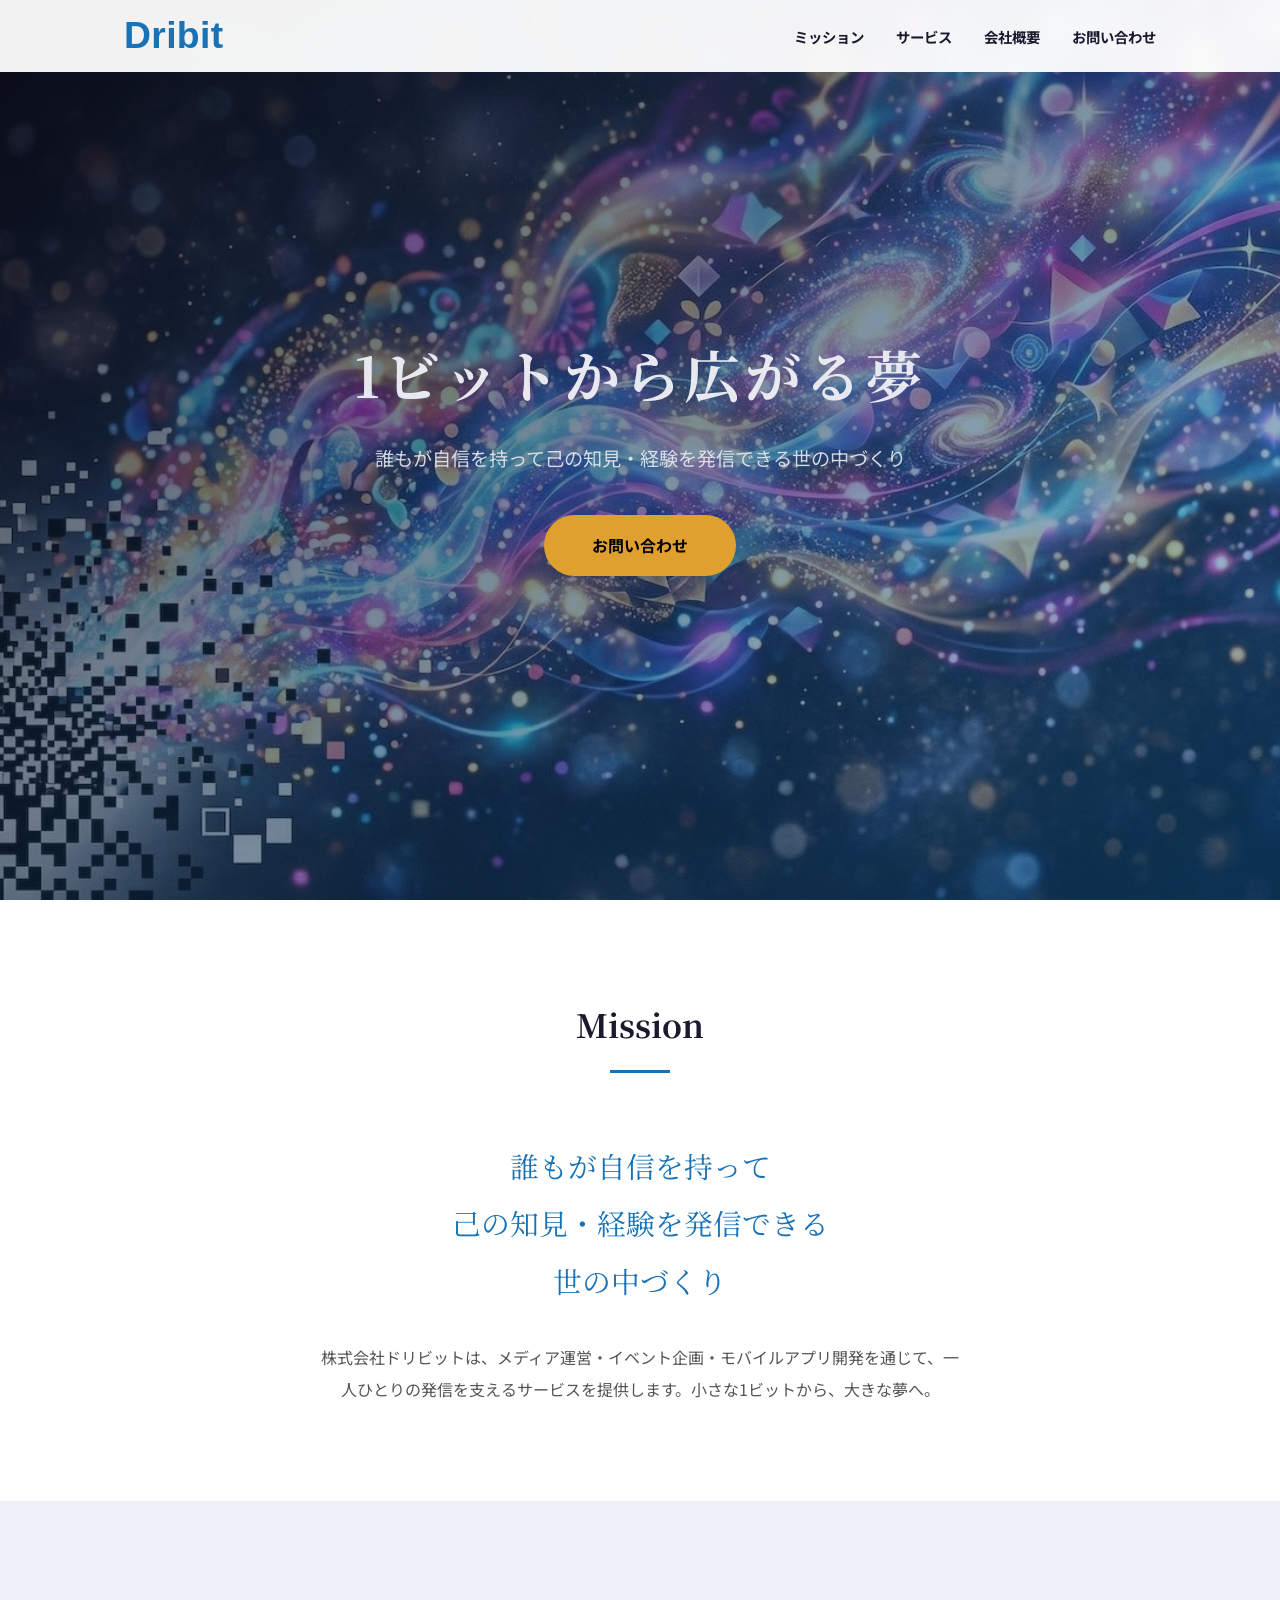
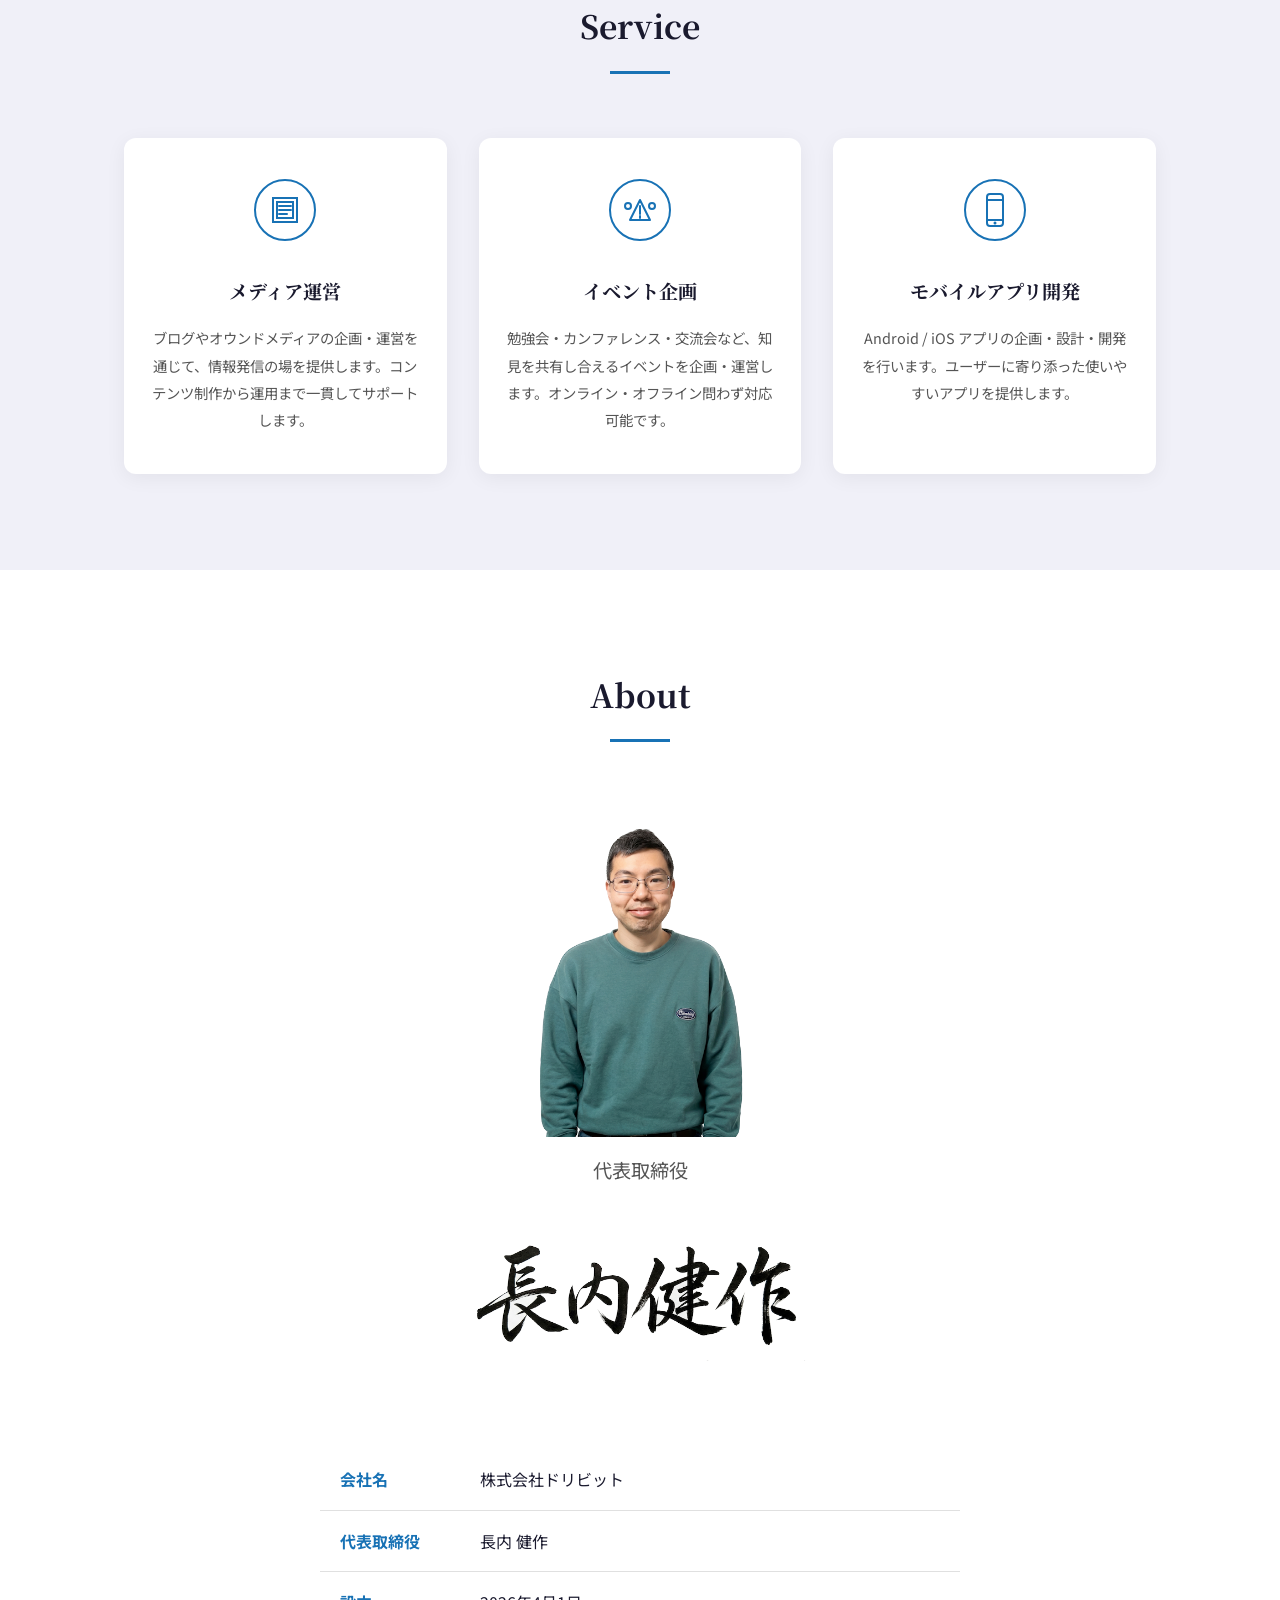
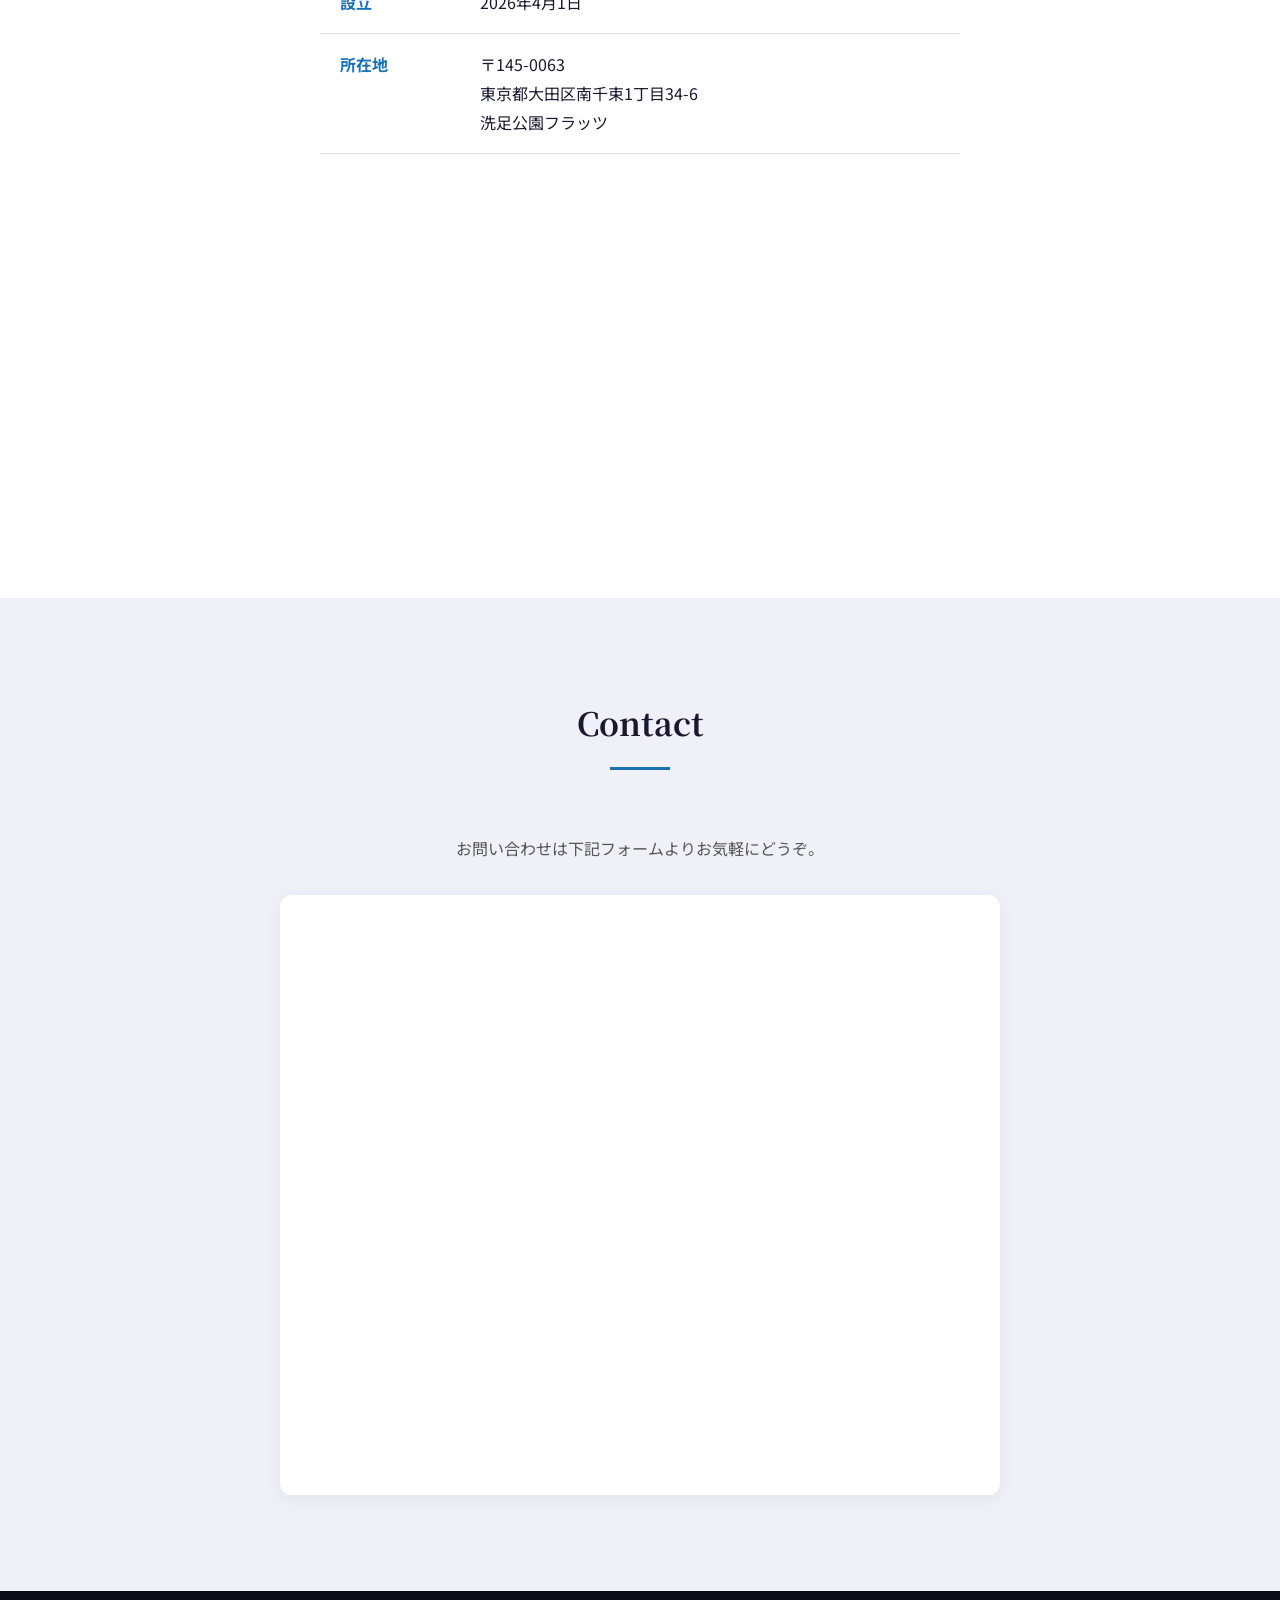
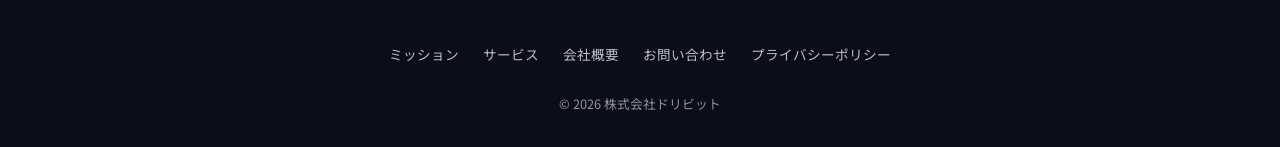
==== docs/index.html @ 18e0d2d5 "Add corporate website initial files HTML pages, CSS styles, JavaScript, and image assets for the Dri" ====
<!DOCTYPE html>
<html lang="ja">
<head>
  <meta charset="UTF-8">
  <meta name="viewport" content="width=device-width, initial-scale=1.0">
  <title>株式会社ドリビット | 1ビットから広がる夢</title>
  <meta name="description" content="株式会社ドリビットはメディア運営、イベント企画、モバイルアプリ開発を通じて、誰もが自信を持って己の知見・経験を発信できる世の中をつくります。">
  <meta property="og:title" content="株式会社ドリビット | 1ビットから広がる夢">
  <meta property="og:description" content="メディア運営、イベント企画、モバイルアプリ開発を通じて、誰もが自信を持って己の知見・経験を発信できる世の中をつくります。">
  <meta property="og:type" content="website">
  <meta property="og:url" content="https://tonionagauzzi.github.io/dribit/">
  <meta property="og:image" content="https://tonionagauzzi.github.io/dribit/images/dribit-background.jpg">
  <meta name="theme-color" content="#1872B5">
  <meta property="og:locale" content="ja_JP">
  <link rel="preconnect" href="https://fonts.googleapis.com">
  <link rel="preconnect" href="https://fonts.gstatic.com" crossorigin>
  <link href="https://fonts.googleapis.com/css2?family=Noto+Sans+JP:wght@400;700&family=Noto+Serif+JP:wght@700&display=swap" rel="stylesheet">
  <link rel="stylesheet" href="css/style.css">
  <script type="application/ld+json">
  {
    "@context": "https://schema.org",
    "@type": "Organization",
    "name": "株式会社ドリビット",
    "url": "https://tonionagauzzi.github.io/dribit/",
    "logo": "https://tonionagauzzi.github.io/dribit/images/dribit-logo.svg",
    "founder": {
      "@type": "Person",
      "name": "長内健作"
    },
    "foundingDate": "2026-04-01",
    "address": {
      "@type": "PostalAddress",
      "postalCode": "145-0063",
      "addressRegion": "東京都",
      "addressLocality": "大田区",
      "streetAddress": "南千束1丁目34-6 洗足公園フラッツ",
      "addressCountry": "JP"
    }
  }
  </script>
</head>
<body>
  <!-- Header -->
  <header class="header" id="header">
    <div class="header__inner">
      <a href="#" class="header__logo">
        <img src="images/dribit-logo.svg" alt="株式会社ドリビット" width="120" height="48">
      </a>
      <button class="header__hamburger" id="hamburger" aria-label="メニューを開く" aria-expanded="false">
        <span></span>
        <span></span>
        <span></span>
      </button>
      <nav class="header__nav" id="nav" aria-label="メインナビゲーション">
        <ul class="header__nav-list">
          <li><a href="#mission" class="header__nav-link">ミッション</a></li>
          <li><a href="#service" class="header__nav-link">サービス</a></li>
          <li><a href="#about" class="header__nav-link">会社概要</a></li>
          <li><a href="#contact" class="header__nav-link">お問い合わせ</a></li>
        </ul>
      </nav>
    </div>
  </header>

  <main>
    <!-- Hero -->
    <section class="hero" id="hero">
      <div class="hero__overlay"></div>
      <div class="hero__content">
        <h1 class="hero__title">1ビットから広がる夢</h1>
        <p class="hero__subtitle">誰もが自信を持って己の知見・経験を発信できる世の中づくり</p>
        <a href="#contact" class="hero__cta">お問い合わせ</a>
      </div>
    </section>

    <!-- Mission -->
    <section class="mission" id="mission">
      <div class="container">
        <h2 class="section-title">Mission</h2>
        <p class="mission__text">誰もが自信を持って<br>己の知見・経験を発信できる<br>世の中づくり</p>
        <p class="mission__description">株式会社ドリビットは、メディア運営・イベント企画・モバイルアプリ開発を通じて、一人ひとりの発信を支えるサービスを提供します。小さな1ビットから、大きな夢へ。</p>
      </div>
    </section>

    <!-- Service -->
    <section class="service" id="service">
      <div class="container">
        <h2 class="section-title">Service</h2>
        <div class="service__cards">
          <a href="https://dribit.hatenablog.com/" target="_blank" rel="noopener noreferrer" class="service__card">
            <div class="service__icon" aria-hidden="true">
              <svg viewBox="0 0 64 64" width="64" height="64"><circle cx="32" cy="32" r="30" fill="none" stroke="#1872B5" stroke-width="2"/><path d="M20 44V20h24v24H20zm4-20v16h16V24H24zm2 4h12m-12 4h12m-12 4h8" fill="none" stroke="#1872B5" stroke-width="2" stroke-linecap="round"/></svg>
            </div>
            <h3 class="service__card-title">メディア運営</h3>
            <p class="service__card-text">ブログやオウンドメディアの企画・運営を通じて、情報発信の場を提供します。コンテンツ制作から運用まで一貫してサポートします。</p>
          </a>
          <a href="https://mobiletechflex.connpass.com/event/" target="_blank" rel="noopener noreferrer" class="service__card">
            <div class="service__icon" aria-hidden="true">
              <svg viewBox="0 0 64 64" width="64" height="64"><circle cx="32" cy="32" r="30" fill="none" stroke="#1872B5" stroke-width="2"/><path d="M22 42l10-20 10 20H22zm10-14v8m0 2v2" fill="none" stroke="#1872B5" stroke-width="2" stroke-linecap="round" stroke-linejoin="round"/><circle cx="20" cy="28" r="3" fill="none" stroke="#1872B5" stroke-width="2"/><circle cx="44" cy="28" r="3" fill="none" stroke="#1872B5" stroke-width="2"/></svg>
            </div>
            <h3 class="service__card-title">イベント企画</h3>
            <p class="service__card-text">勉強会・カンファレンス・交流会など、知見を共有し合えるイベントを企画・運営します。オンライン・オフライン問わず対応可能です。</p>
          </a>
          <a href="https://play.google.com/store/apps/developer?id=tonionagauzzi&hl=ja" target="_blank" rel="noopener noreferrer" class="service__card">
            <div class="service__icon" aria-hidden="true">
              <svg viewBox="0 0 64 64" width="64" height="64"><circle cx="32" cy="32" r="30" fill="none" stroke="#1872B5" stroke-width="2"/><rect x="24" y="16" width="16" height="32" rx="3" fill="none" stroke="#1872B5" stroke-width="2"/><line x1="24" y1="22" x2="40" y2="22" stroke="#1872B5" stroke-width="2"/><line x1="24" y1="42" x2="40" y2="42" stroke="#1872B5" stroke-width="2"/><circle cx="32" cy="45" r="1.5" fill="#1872B5"/></svg>
            </div>
            <h3 class="service__card-title">モバイルアプリ開発</h3>
            <p class="service__card-text">Android / iOS アプリの企画・設計・開発を行います。ユーザーに寄り添った使いやすいアプリを提供します。</p>
          </a>
        </div>
      </div>
    </section>

    <!-- About -->
    <section class="about" id="about">
      <div class="container">
        <h2 class="section-title">About</h2>

        <div class="about__ceo">
          <img src="images/ceo.png" alt="代表取締役 長内健作" class="about__ceo-photo">
          <div class="about__ceo-info">
            <p class="about__ceo-role">代表取締役</p>
            <img src="images/ceo-sign.png" alt="長内 健作" class="about__ceo-sign">
          </div>
        </div>

        <table class="about__table">
          <tbody>
            <tr>
              <th>会社名</th>
              <td>株式会社ドリビット</td>
            </tr>
            <tr>
              <th>代表取締役</th>
              <td>長内 健作</td>
            </tr>
            <tr>
              <th>設立</th>
              <td>2026年4月1日</td>
            </tr>
            <tr>
              <th>所在地</th>
              <td>〒145-0063<br>東京都大田区南千束1丁目34-6<br>洗足公園フラッツ</td>
            </tr>
          </tbody>
        </table>

        <div class="about__map">
          <iframe
            src="https://www.google.com/maps/embed?pb=!1m18!1m12!1m3!1d3244.5!2d139.6930!3d35.6080!2m3!1f0!2f0!3f0!3m2!1i1024!2i768!4f13.1!3m3!1m2!1s0x6018f517cfc9cfb1%3A0x0!2z5p2x5Lqs6YO95aSn55Sw5Yy65Y2X5Y2D5p2fMeS4geebrjM0LTY!5e0!3m2!1sja!2sjp!4v1"
            width="100%"
            height="300"
            style="border:0;"
            allowfullscreen=""
            loading="lazy"
            referrerpolicy="no-referrer-when-downgrade"
            title="株式会社ドリビット 所在地">
          </iframe>
        </div>
      </div>
    </section>

    <!-- Contact -->
    <section class="contact" id="contact">
      <div class="container">
        <h2 class="section-title">Contact</h2>
        <p class="contact__description">お問い合わせは下記フォームよりお気軽にどうぞ。</p>
        <div class="contact__form-wrapper">
          <iframe
            src="https://docs.google.com/forms/d/e/1FAIpQLSdU_aLf9sjyo8rgIQrFaLadNsTIwIhDn-3zxb8_YLJNC9OWyg/viewform?embedded=true"
            width="100%"
            height="600"
            style="border:0;"
            title="お問い合わせフォーム">
            読み込んでいます…
          </iframe>
        </div>
      </div>
    </section>
  </main>

  <!-- Footer -->
  <footer class="footer">
    <div class="footer__inner">
      <nav class="footer__nav" aria-label="フッターナビゲーション">
        <ul class="footer__nav-list">
          <li><a href="#mission">ミッション</a></li>
          <li><a href="#service">サービス</a></li>
          <li><a href="#about">会社概要</a></li>
          <li><a href="#contact">お問い合わせ</a></li>
          <li><a href="privacy-policy.html">プライバシーポリシー</a></li>
        </ul>
      </nav>
      <p class="footer__copyright">&copy; 2026 株式会社ドリビット</p>
    </div>
  </footer>

  <script src="js/main.js"></script>
</body>
</html>
---- docs/css/style.css ----
/* ========================================
   Variables
   ======================================== */
:root {
  --color-primary: #1872B5;
  --color-accent: #E0A030;
  --color-text: #1A1A2E;
  --color-text-light: #E8E8F0;
  --color-bg: #FFFFFF;
  --color-bg-alt: #F0F0F8;
  --color-footer: #0D0D1A;
  --font-heading: 'Noto Serif JP', serif;
  --font-body: 'Noto Sans JP', sans-serif;
  --max-width: 1080px;
  --header-height: 72px;
}

/* ========================================
   Reset & Base
   ======================================== */
*,
*::before,
*::after {
  margin: 0;
  padding: 0;
  box-sizing: border-box;
}

html {
  scroll-behavior: smooth;
  scroll-padding-top: var(--header-height);
}

body {
  font-family: var(--font-body);
  font-weight: 400;
  color: var(--color-text);
  background-color: var(--color-bg);
  line-height: 1.8;
  -webkit-font-smoothing: antialiased;
}

img {
  max-width: 100%;
  height: auto;
  display: block;
}

a {
  color: inherit;
  text-decoration: none;
}

ul {
  list-style: none;
}

.container {
  max-width: var(--max-width);
  margin: 0 auto;
  padding: 0 24px;
}

/* ========================================
   Section Title
   ======================================== */
.section-title {
  font-family: var(--font-heading);
  font-size: 2rem;
  text-align: center;
  margin-bottom: 48px;
  position: relative;
  padding-bottom: 16px;
}

.section-title::after {
  content: '';
  display: block;
  width: 60px;
  height: 3px;
  background-color: var(--color-primary);
  margin: 16px auto 0;
}

/* ========================================
   Header
   ======================================== */
.header {
  position: fixed;
  top: 0;
  left: 0;
  width: 100%;
  height: var(--header-height);
  z-index: 1000;
  background-color: rgba(255, 255, 255, 0.95);
  backdrop-filter: blur(8px);
  transition: box-shadow 0.3s;
}

.header--scrolled {
  box-shadow: 0 2px 12px rgba(0, 0, 0, 0.1);
}

.header__inner {
  max-width: var(--max-width);
  margin: 0 auto;
  padding: 0 24px;
  height: 100%;
  display: flex;
  align-items: center;
  justify-content: space-between;
}

.header__logo img {
  height: 40px;
  width: auto;
}

.header__nav-list {
  display: flex;
  gap: 32px;
}

.header__nav-link {
  font-size: 0.9rem;
  font-weight: 700;
  transition: color 0.3s;
  position: relative;
}

.header__nav-link::after {
  content: '';
  position: absolute;
  bottom: -4px;
  left: 0;
  width: 0;
  height: 2px;
  background-color: var(--color-primary);
  transition: width 0.3s;
}

.header__nav-link:hover::after,
.header__nav-link:focus::after {
  width: 100%;
}

.header__hamburger {
  display: none;
  flex-direction: column;
  justify-content: center;
  gap: 6px;
  width: 40px;
  height: 40px;
  background: none;
  border: none;
  cursor: pointer;
  padding: 8px;
}

.header__hamburger span {
  display: block;
  width: 24px;
  height: 2px;
  background-color: var(--color-text);
  transition: transform 0.3s, opacity 0.3s;
}

.header__hamburger--open span:nth-child(1) {
  transform: translateY(8px) rotate(45deg);
}

.header__hamburger--open span:nth-child(2) {
  opacity: 0;
}

.header__hamburger--open span:nth-child(3) {
  transform: translateY(-8px) rotate(-45deg);
}

/* ========================================
   Hero
   ======================================== */
.hero {
  position: relative;
  min-height: 100vh;
  display: flex;
  align-items: center;
  justify-content: center;
  background-image: url('../images/dribit-background.jpg');
  background-size: cover;
  background-position: center;
  background-repeat: no-repeat;
}

.hero__overlay {
  position: absolute;
  inset: 0;
  background: linear-gradient(
    135deg,
    rgba(13, 13, 26, 0.7) 0%,
    rgba(24, 114, 181, 0.4) 100%
  );
}

.hero__content {
  position: relative;
  z-index: 1;
  text-align: center;
  padding: 0 24px;
}

.hero__title {
  font-family: var(--font-heading);
  font-size: clamp(2rem, 6vw, 3.5rem);
  color: var(--color-text-light);
  margin-bottom: 16px;
  letter-spacing: 0.08em;
}

.hero__subtitle {
  font-size: clamp(0.95rem, 2.5vw, 1.2rem);
  color: var(--color-text-light);
  margin-bottom: 40px;
  opacity: 0.9;
}

.hero__cta {
  display: inline-block;
  padding: 16px 48px;
  background-color: var(--color-accent);
  color: #000000;
  font-weight: 700;
  font-size: 1rem;
  border-radius: 50px;
  transition: transform 0.3s, box-shadow 0.3s;
}

.hero__cta:hover,
.hero__cta:focus {
  transform: translateY(-2px);
  box-shadow: 0 8px 24px rgba(224, 160, 48, 0.4);
}

/* ========================================
   Mission
   ======================================== */
.mission {
  padding: 96px 0;
  background-color: var(--color-bg);
}

.mission__text {
  font-family: var(--font-heading);
  font-size: clamp(1.3rem, 3vw, 1.8rem);
  text-align: center;
  line-height: 2;
  color: var(--color-primary);
  margin-bottom: 32px;
}

.mission__description {
  text-align: center;
  max-width: 640px;
  margin: 0 auto;
  color: #555;
  line-height: 2;
}

/* ========================================
   Service
   ======================================== */
.service {
  padding: 96px 0;
  background-color: var(--color-bg-alt);
}

.service__cards {
  display: grid;
  grid-template-columns: repeat(3, 1fr);
  gap: 32px;
}

.service__card {
  display: block;
  background-color: var(--color-bg);
  border-radius: 12px;
  padding: 40px 24px;
  text-align: center;
  box-shadow: 0 4px 20px rgba(0, 0, 0, 0.06);
  transition: transform 0.3s, box-shadow 0.3s;
  color: inherit;
  text-decoration: none;
}

.service__card:hover {
  transform: translateY(-4px);
  box-shadow: 0 8px 32px rgba(0, 0, 0, 0.1);
}

.service__icon {
  margin-bottom: 24px;
}

.service__icon svg {
  margin: 0 auto;
}

.service__card-title {
  font-family: var(--font-heading);
  font-size: 1.2rem;
  margin-bottom: 16px;
  color: var(--color-text);
}

.service__card-text {
  font-size: 0.9rem;
  line-height: 1.9;
  color: #555;
}

/* ========================================
   About
   ======================================== */
.about {
  padding: 96px 0;
  background-color: var(--color-bg);
}

.about__ceo {
  display: flex;
  flex-direction: column;
  align-items: center;
  margin-bottom: 48px;
}

.about__ceo-photo {
  width: 248px;
  height: auto;
  border-radius: 8px;
  margin-bottom: 16px;
}

.about__ceo-role {
  font-size: 1.2rem;
  color: #555;
  text-align: center;
}

.about__ceo-name {
  font-family: var(--font-heading);
  font-size: 1.4rem;
  text-align: center;
  margin-top: 4px;
}

.about__ceo-sign {
  width: 384px;
  height: auto;
  margin-top: 4px;
}

.about__table {
  width: 100%;
  max-width: 640px;
  margin: 0 auto 48px;
  border-collapse: collapse;
}

.about__table th,
.about__table td {
  padding: 16px 20px;
  border-bottom: 1px solid #e0e0e0;
  text-align: left;
  vertical-align: top;
}

.about__table th {
  width: 140px;
  font-weight: 700;
  color: var(--color-primary);
  white-space: nowrap;
}

.about__map {
  border-radius: 12px;
  overflow: hidden;
  max-width: 640px;
  margin: 0 auto;
}

.about__map iframe {
  display: block;
}

/* ========================================
   Contact
   ======================================== */
.contact {
  padding: 96px 0;
  background-color: var(--color-bg-alt);
}

.contact__description {
  text-align: center;
  margin-bottom: 32px;
  color: #555;
}

.contact__form-wrapper {
  max-width: 720px;
  margin: 0 auto;
  border-radius: 12px;
  overflow: hidden;
  background-color: var(--color-bg);
  box-shadow: 0 4px 20px rgba(0, 0, 0, 0.06);
}

.contact__form-wrapper iframe {
  display: block;
}

/* ========================================
   Footer
   ======================================== */
.footer {
  background-color: var(--color-footer);
  color: var(--color-text-light);
  padding: 48px 0 32px;
}

.footer__inner {
  max-width: var(--max-width);
  margin: 0 auto;
  padding: 0 24px;
  text-align: center;
}

.footer__nav-list {
  display: flex;
  justify-content: center;
  flex-wrap: wrap;
  gap: 24px;
  margin-bottom: 24px;
}

.footer__nav-list a {
  font-size: 0.85rem;
  opacity: 0.8;
  transition: opacity 0.3s;
}

.footer__nav-list a:hover,
.footer__nav-list a:focus {
  opacity: 1;
}

.footer__copyright {
  font-size: 0.8rem;
  opacity: 0.6;
}

/* ========================================
   Mobile (< 768px)
   ======================================== */
@media (max-width: 767px) {
  .header__hamburger {
    display: flex;
  }

  .header__nav {
    position: fixed;
    top: var(--header-height);
    left: 0;
    width: 100%;
    background-color: rgba(255, 255, 255, 0.98);
    backdrop-filter: blur(8px);
    transform: translateY(-100%);
    opacity: 0;
    visibility: hidden;
    transition: transform 0.3s, opacity 0.3s, visibility 0.3s;
  }

  .header__nav--open {
    transform: translateY(0);
    opacity: 1;
    visibility: visible;
  }

  .header__nav-list {
    flex-direction: column;
    gap: 0;
    padding: 16px 0;
  }

  .header__nav-link {
    display: block;
    padding: 16px 24px;
    font-size: 1rem;
  }

  .header__nav-link::after {
    display: none;
  }

  .service__cards {
    grid-template-columns: 1fr;
  }

  .about__table th {
    display: block;
    padding-bottom: 4px;
    border-bottom: none;
  }

  .about__table td {
    display: block;
    padding-top: 0;
  }
}

/* ========================================
   Privacy Policy
   ======================================== */
.privacy .section-title {
  margin-top: 120px;
}

.privacy__content {
  max-width: 720px;
  margin: 0 auto;
  padding-bottom: 96px;
}

.privacy__section {
  margin-bottom: 32px;
}

.privacy__section h2 {
  font-family: var(--font-heading);
  font-size: 1.1rem;
  margin-bottom: 12px;
  color: var(--color-text);
}

.privacy__section p {
  color: #555;
  line-height: 2;
}

.privacy__section ul {
  list-style: disc;
  padding-left: 24px;
  color: #555;
  line-height: 2;
}

.privacy__content a {
  color: var(--color-primary);
  text-decoration: underline;
}

.privacy__date {
  text-align: right;
  color: #999;
  font-size: 0.85rem;
  margin-top: 48px;
}

/* ========================================
   Focus Visible
   ======================================== */
:focus-visible {
  outline: 3px solid var(--color-primary);
  outline-offset: 2px;
}

/* ========================================
   Reduced Motion
   ======================================== */
@media (prefers-reduced-motion: reduce) {
  html {
    scroll-behavior: auto;
  }

  *,
  *::before,
  *::after {
    transition-duration: 0.01ms !important;
    animation-duration: 0.01ms !important;
  }
}
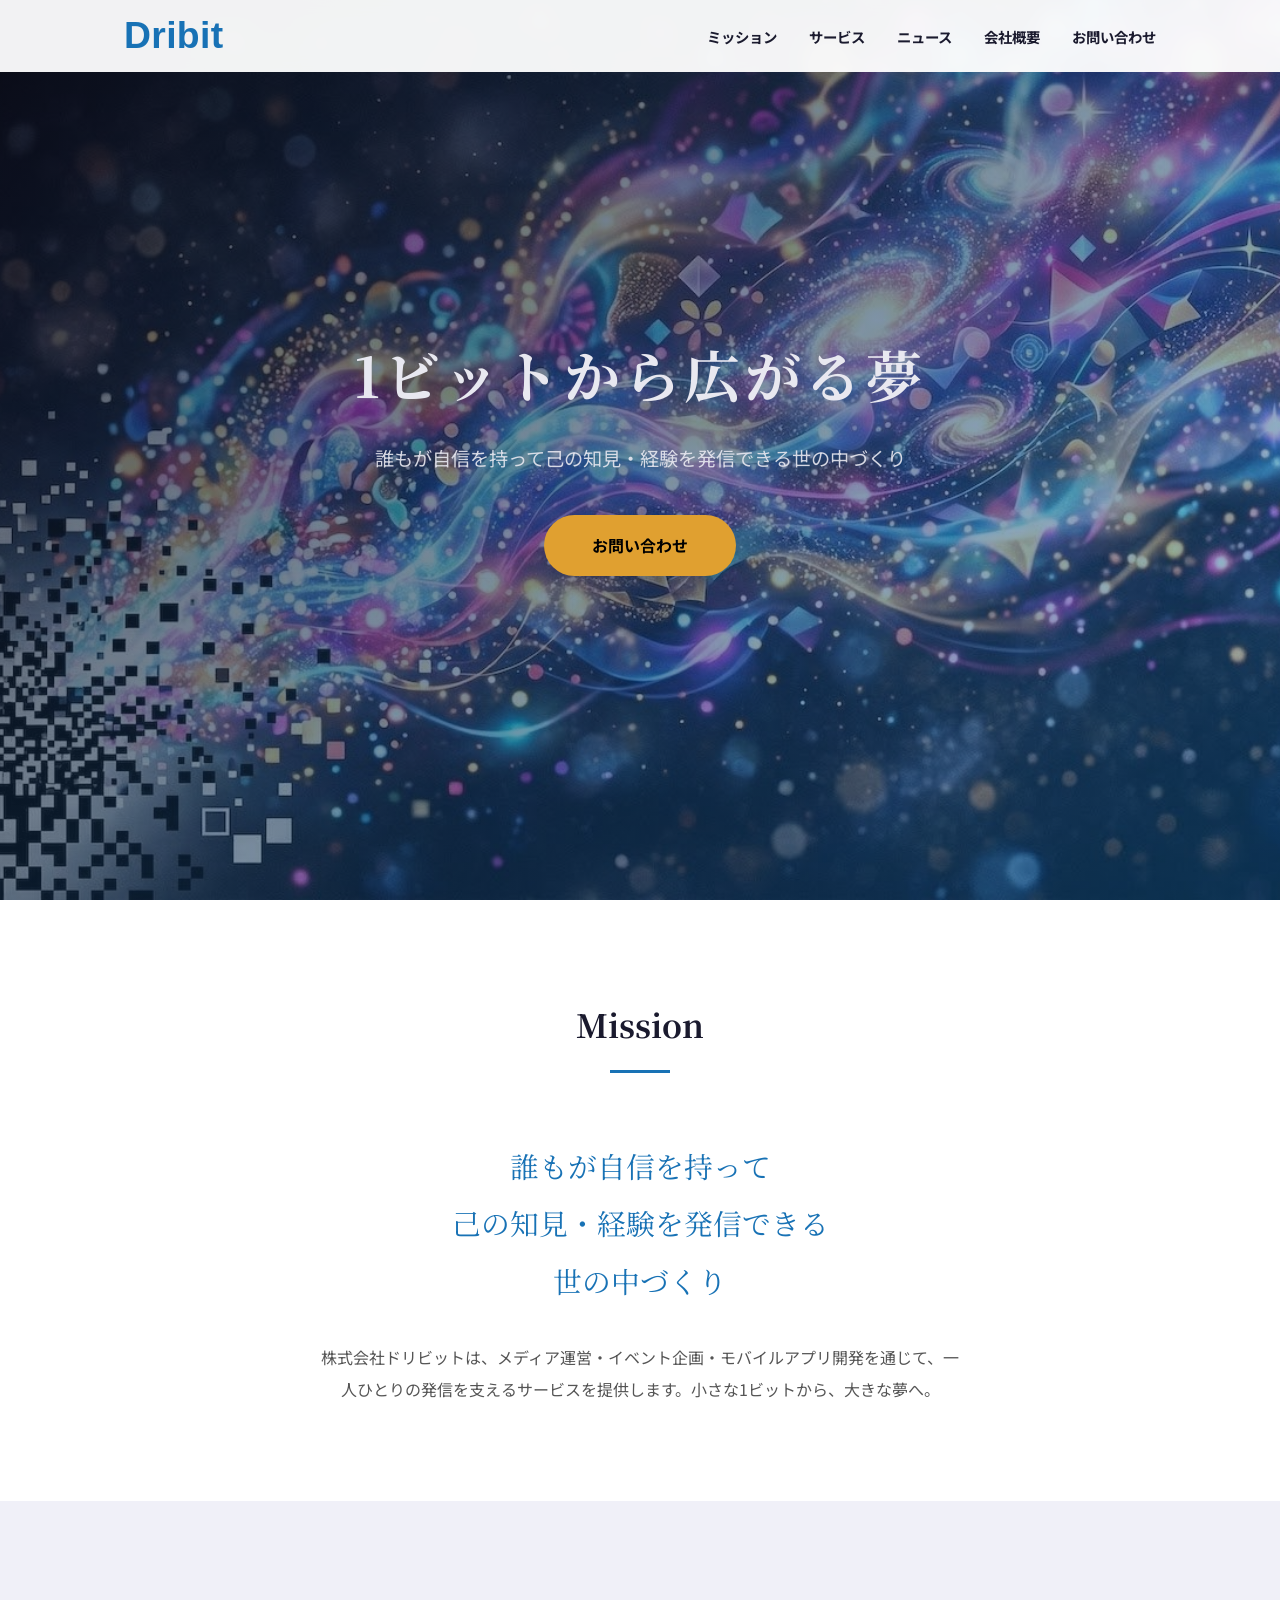
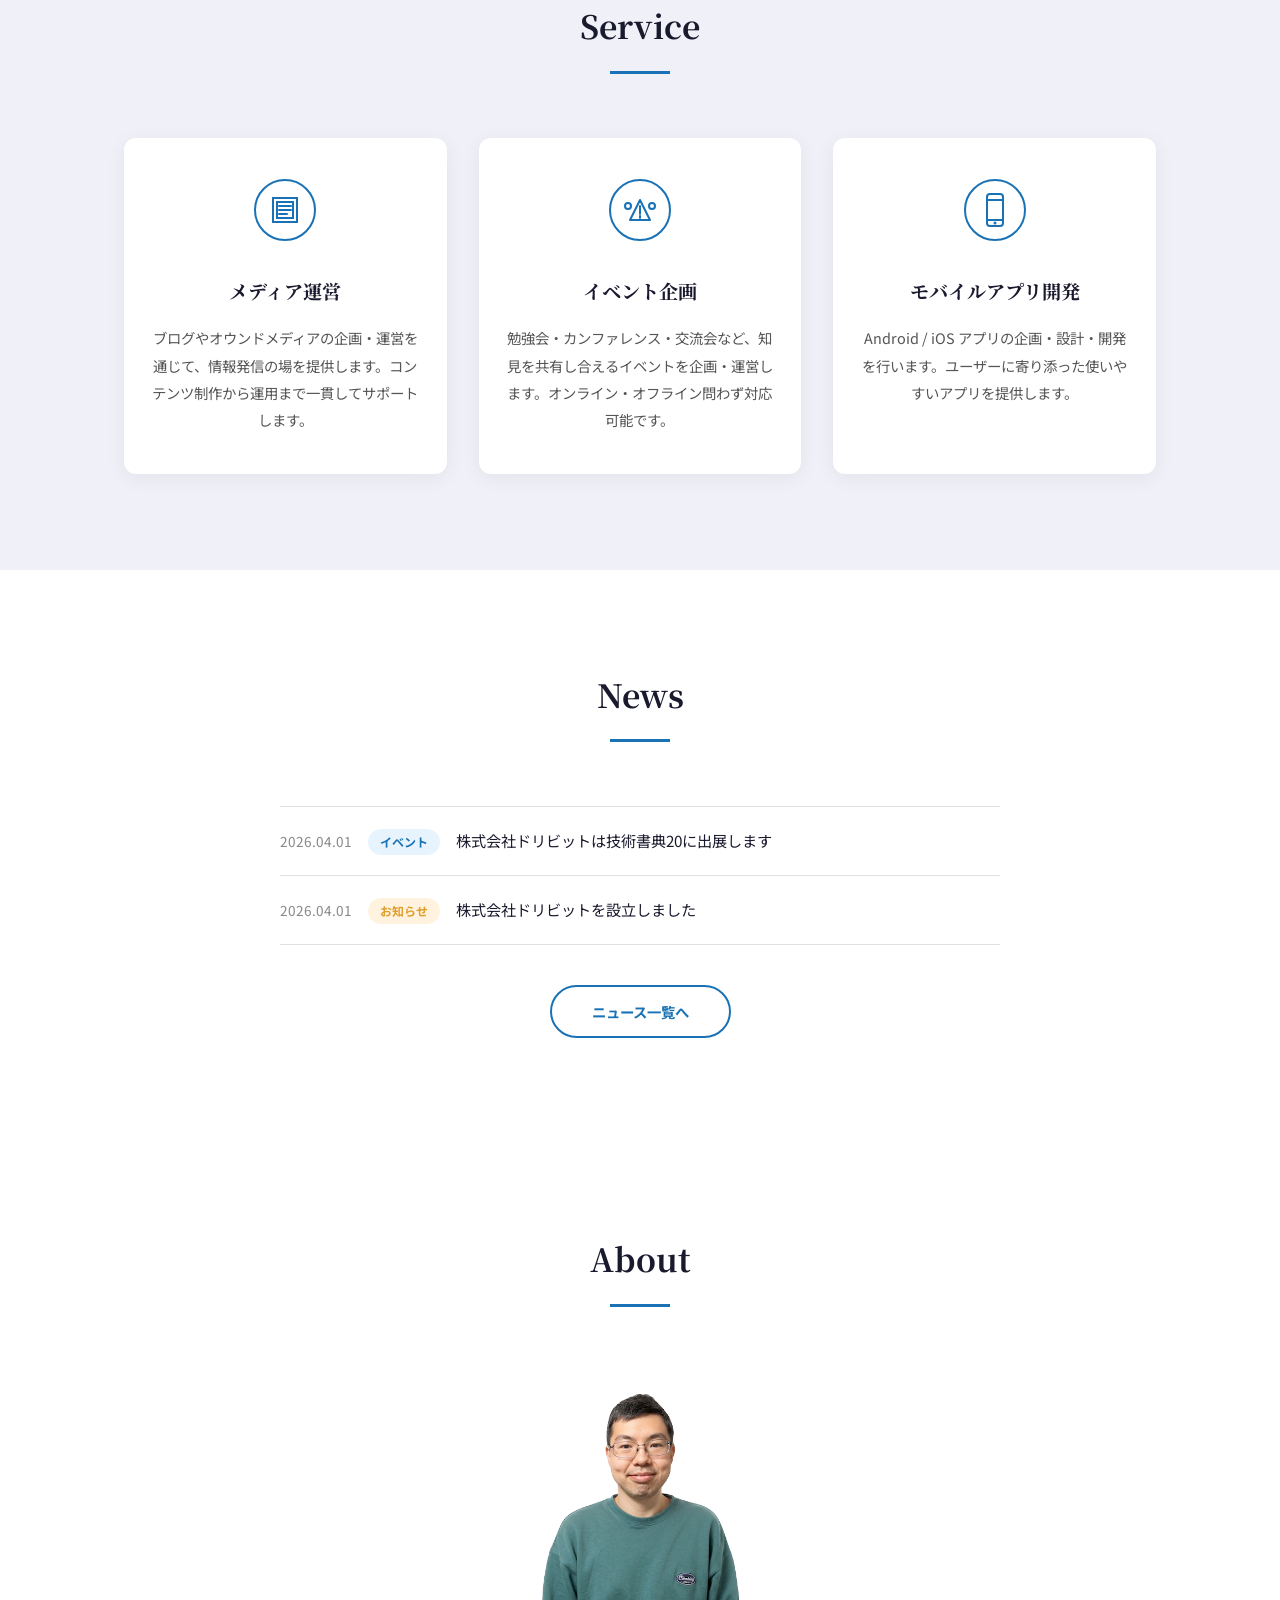
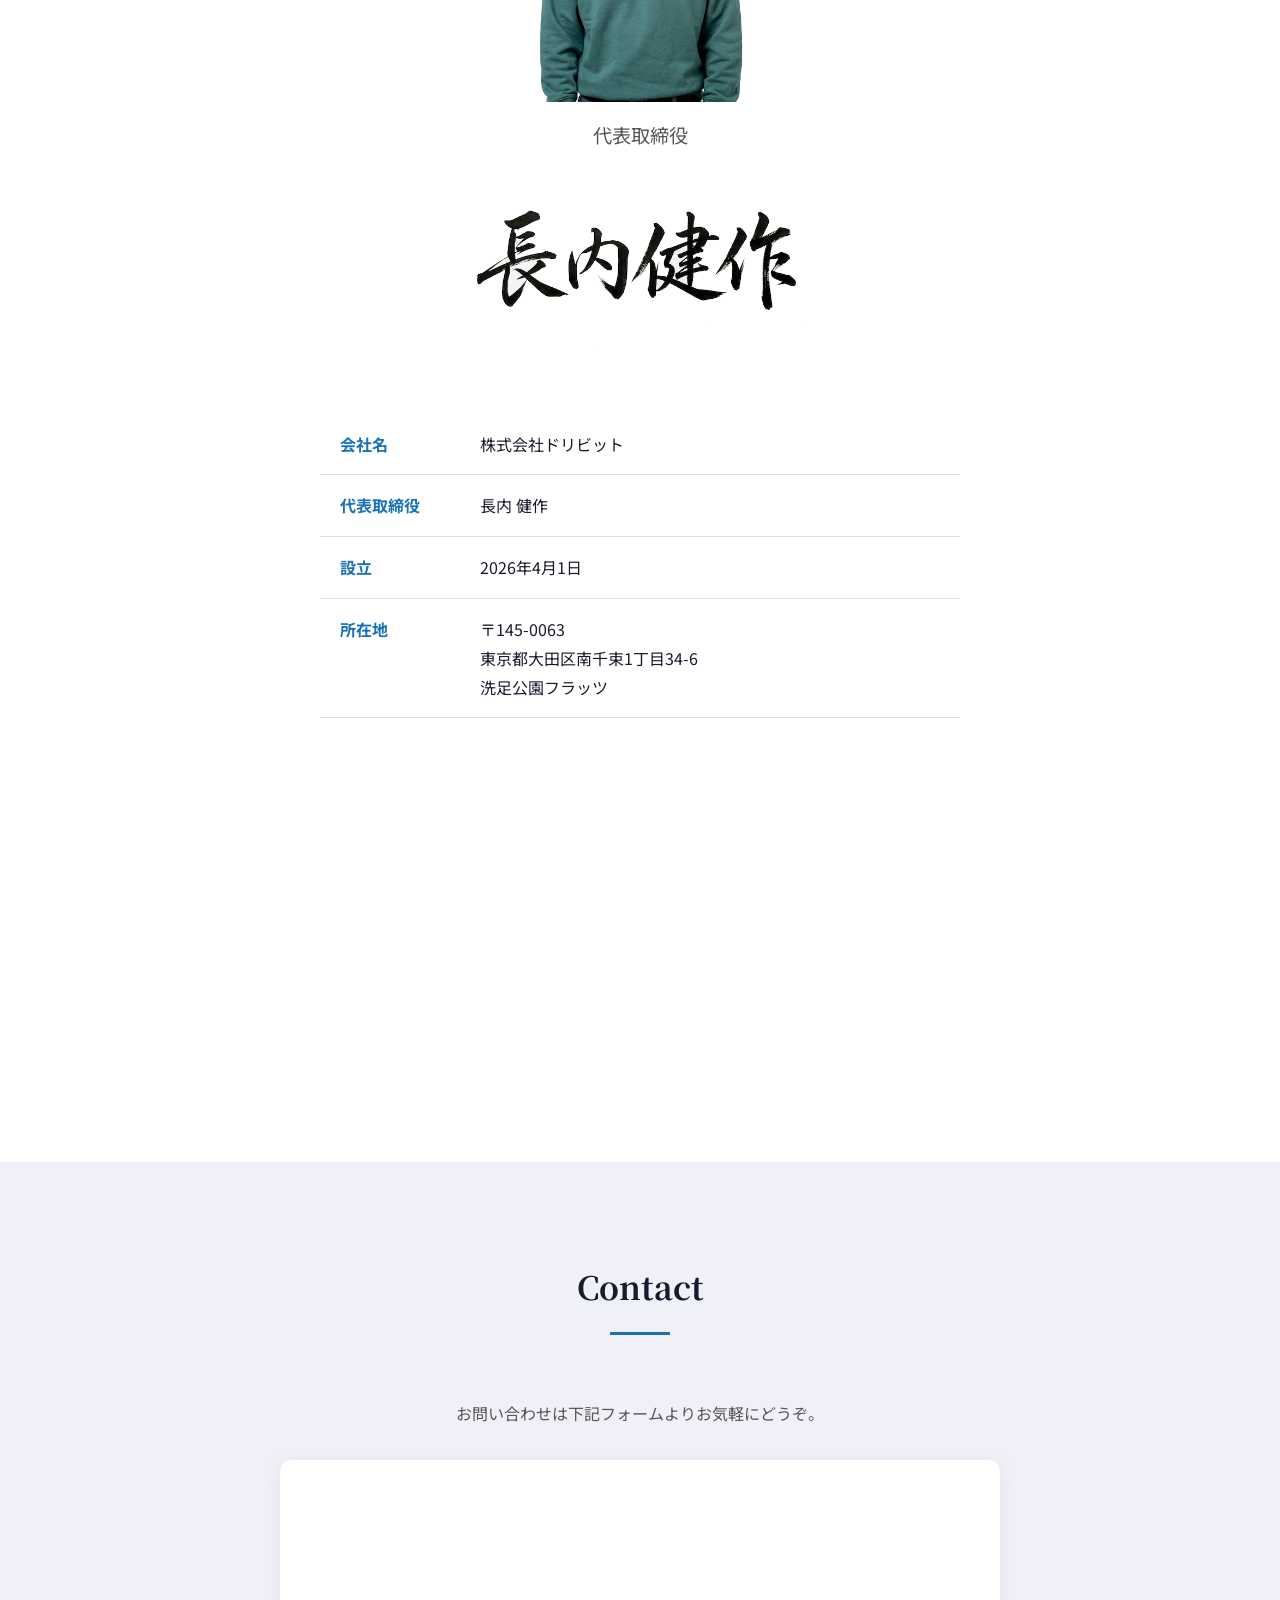
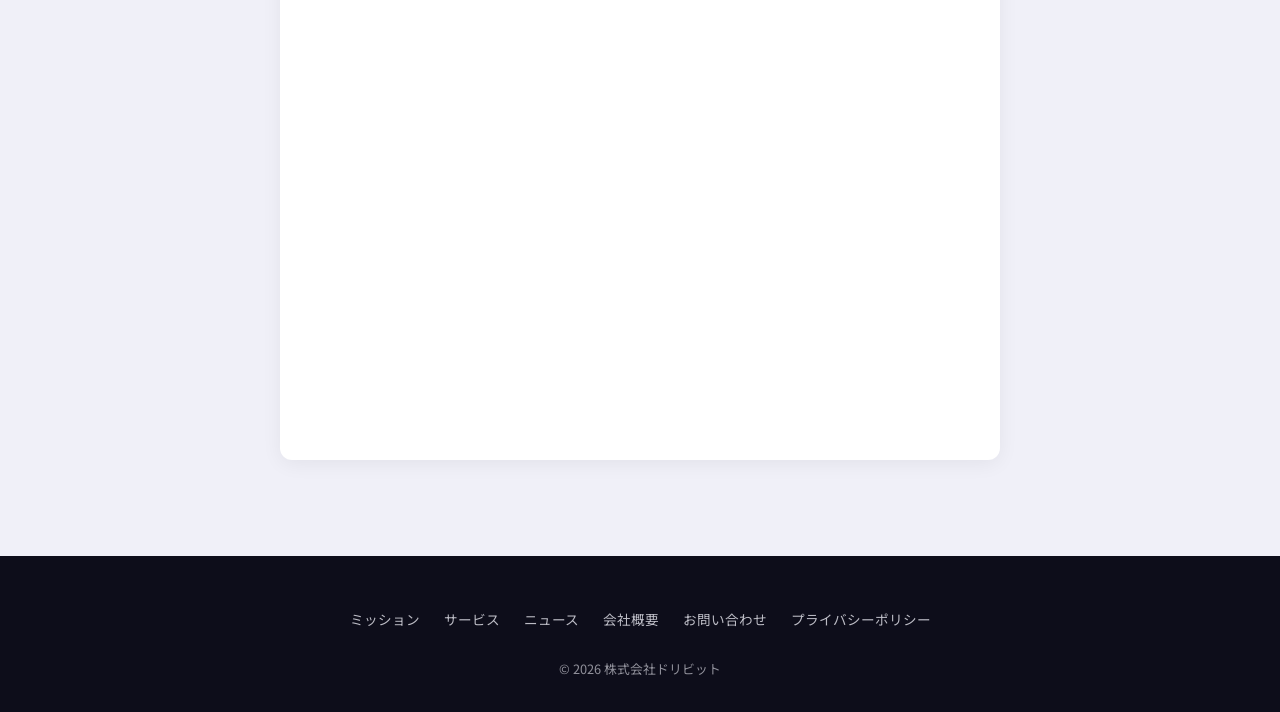
==== commit 924d751c: "Add news section, news list page, and CEO greeting page ニュース・イベントセクションをトップページに追加し、ニュース一覧ページと 設立挨拶（代表" ====
--- a/docs/index.html
+++ b/docs/index.html
@@ -55,6 +55,7 @@
         <ul class="header__nav-list">
           <li><a href="#mission" class="header__nav-link">ミッション</a></li>
           <li><a href="#service" class="header__nav-link">サービス</a></li>
+          <li><a href="#news" class="header__nav-link">ニュース</a></li>
           <li><a href="#about" class="header__nav-link">会社概要</a></li>
           <li><a href="#contact" class="header__nav-link">お問い合わせ</a></li>
         </ul>
@@ -112,6 +113,28 @@
       </div>
     </section>
 
+    <!-- News -->
+    <section class="news" id="news">
+      <div class="container">
+        <h2 class="section-title">News</h2>
+        <ul class="news__list">
+          <li class="news__item">
+            <time class="news__date" datetime="2026-04-01">2026.04.01</time>
+            <span class="news__tag news__tag--event">イベント</span>
+            <a href="https://dribit.hatenablog.com/entry/2026/03/28/233750" target="_blank" rel="noopener noreferrer" class="news__link">株式会社ドリビットは技術書典20に出展します</a>
+          </li>
+          <li class="news__item">
+            <time class="news__date" datetime="2026-04-01">2026.04.01</time>
+            <span class="news__tag news__tag--info">お知らせ</span>
+            <a href="greeting.html" class="news__link">株式会社ドリビットを設立しました</a>
+          </li>
+        </ul>
+        <div class="news__more">
+          <a href="news.html" class="news__more-link">ニュース一覧へ</a>
+        </div>
+      </div>
+    </section>
+
     <!-- About -->
     <section class="about" id="about">
       <div class="container">
@@ -187,6 +210,7 @@
         <ul class="footer__nav-list">
           <li><a href="#mission">ミッション</a></li>
           <li><a href="#service">サービス</a></li>
+          <li><a href="#news">ニュース</a></li>
           <li><a href="#about">会社概要</a></li>
           <li><a href="#contact">お問い合わせ</a></li>
           <li><a href="privacy-policy.html">プライバシーポリシー</a></li>
--- a/docs/css/style.css
+++ b/docs/css/style.css
@@ -319,6 +319,239 @@
 }
 
 /* ========================================
+   News
+   ======================================== */
+.news {
+  padding: 96px 0;
+  background-color: var(--color-bg);
+}
+
+.news__list {
+  max-width: 720px;
+  margin: 0 auto;
+}
+
+.news__item {
+  display: flex;
+  align-items: baseline;
+  gap: 16px;
+  padding: 20px 0;
+  border-bottom: 1px solid #e0e0e0;
+  flex-wrap: wrap;
+}
+
+.news__item:first-child {
+  border-top: 1px solid #e0e0e0;
+}
+
+.news__date {
+  font-size: 0.85rem;
+  color: #888;
+  white-space: nowrap;
+  flex-shrink: 0;
+}
+
+.news__tag {
+  display: inline-block;
+  font-size: 0.75rem;
+  font-weight: 700;
+  padding: 2px 12px;
+  border-radius: 50px;
+  white-space: nowrap;
+  flex-shrink: 0;
+}
+
+.news__tag--event {
+  background-color: #E8F4FD;
+  color: var(--color-primary);
+}
+
+.news__tag--info {
+  background-color: #FFF3E0;
+  color: #E0A030;
+}
+
+.news__link {
+  font-size: 0.95rem;
+  color: var(--color-text);
+  transition: color 0.3s;
+}
+
+a.news__link:hover,
+a.news__link:focus {
+  color: var(--color-primary);
+}
+
+.news__more {
+  text-align: center;
+  margin-top: 40px;
+}
+
+.news__more-link {
+  display: inline-block;
+  padding: 12px 40px;
+  border: 2px solid var(--color-primary);
+  color: var(--color-primary);
+  font-weight: 700;
+  font-size: 0.9rem;
+  border-radius: 50px;
+  transition: background-color 0.3s, color 0.3s;
+}
+
+.news__more-link:hover,
+.news__more-link:focus {
+  background-color: var(--color-primary);
+  color: #fff;
+}
+
+/* ========================================
+   News Page
+   ======================================== */
+.news-page {
+  padding-top: calc(var(--header-height) + 48px);
+  padding-bottom: 96px;
+  min-height: 60vh;
+}
+
+.news-page__title {
+  margin-top: 24px;
+}
+
+/* ========================================
+   Article Page
+   ======================================== */
+.article-page {
+  padding-top: calc(var(--header-height) + 48px);
+  padding-bottom: 96px;
+  min-height: 60vh;
+}
+
+.article-page__header {
+  max-width: 720px;
+  margin: 24px auto 48px;
+  text-align: center;
+}
+
+.article-page__date {
+  font-size: 0.85rem;
+  color: #888;
+  margin-right: 12px;
+}
+
+.article-page__title {
+  font-family: var(--font-heading);
+  font-size: clamp(1.4rem, 3vw, 2rem);
+  margin-top: 20px;
+  line-height: 1.6;
+}
+
+.article-page__body {
+  max-width: 720px;
+  margin: 0 auto;
+  line-height: 2;
+  color: #333;
+}
+
+.article-page__body p {
+  margin-bottom: 24px;
+}
+
+.article-page__greeting {
+  margin-top: 48px;
+}
+
+.article-page__greeting-heading {
+  font-family: var(--font-heading);
+  font-size: 1.3rem;
+  text-align: center;
+  margin-bottom: 32px;
+  color: var(--color-primary);
+}
+
+.article-page__greeting-content {
+  display: flex;
+  gap: 40px;
+  align-items: flex-start;
+}
+
+.article-page__greeting-photo {
+  flex-shrink: 0;
+  width: 200px;
+}
+
+.article-page__greeting-photo img {
+  width: 100%;
+  border-radius: 8px;
+}
+
+.article-page__greeting-text {
+  flex: 1;
+}
+
+.article-page__greeting-text p {
+  margin-bottom: 20px;
+}
+
+.article-page__greeting-sign {
+  margin-top: 32px;
+  text-align: right;
+}
+
+.article-page__greeting-role {
+  font-size: 0.9rem;
+  color: #555;
+  margin-bottom: 4px;
+}
+
+.article-page__greeting-sign-img {
+  width: 240px;
+  height: auto;
+  margin-left: auto;
+}
+
+.article-page__back {
+  max-width: 720px;
+  margin: 64px auto 0;
+  text-align: center;
+}
+
+.article-page__back-link {
+  display: inline-block;
+  padding: 12px 40px;
+  border: 2px solid var(--color-primary);
+  color: var(--color-primary);
+  font-weight: 700;
+  font-size: 0.9rem;
+  border-radius: 50px;
+  transition: background-color 0.3s, color 0.3s;
+}
+
+.article-page__back-link:hover,
+.article-page__back-link:focus {
+  background-color: var(--color-primary);
+  color: #fff;
+}
+
+@media (max-width: 767px) {
+  .article-page__greeting-content {
+    flex-direction: column;
+    align-items: center;
+  }
+
+  .article-page__greeting-photo {
+    width: 160px;
+  }
+
+  .article-page__greeting-sign {
+    text-align: center;
+  }
+
+  .article-page__greeting-sign-img {
+    margin: 0 auto;
+  }
+}
+
+/* ========================================
    About
    ======================================== */
 .about {
@@ -502,6 +735,19 @@
     display: none;
   }
 
+  .news__item {
+    flex-direction: column;
+    gap: 8px;
+  }
+
+  .news__item > :first-child {
+    display: inline;
+  }
+
+  .news__tag {
+    align-self: flex-start;
+  }
+
   .service__cards {
     grid-template-columns: 1fr;
   }
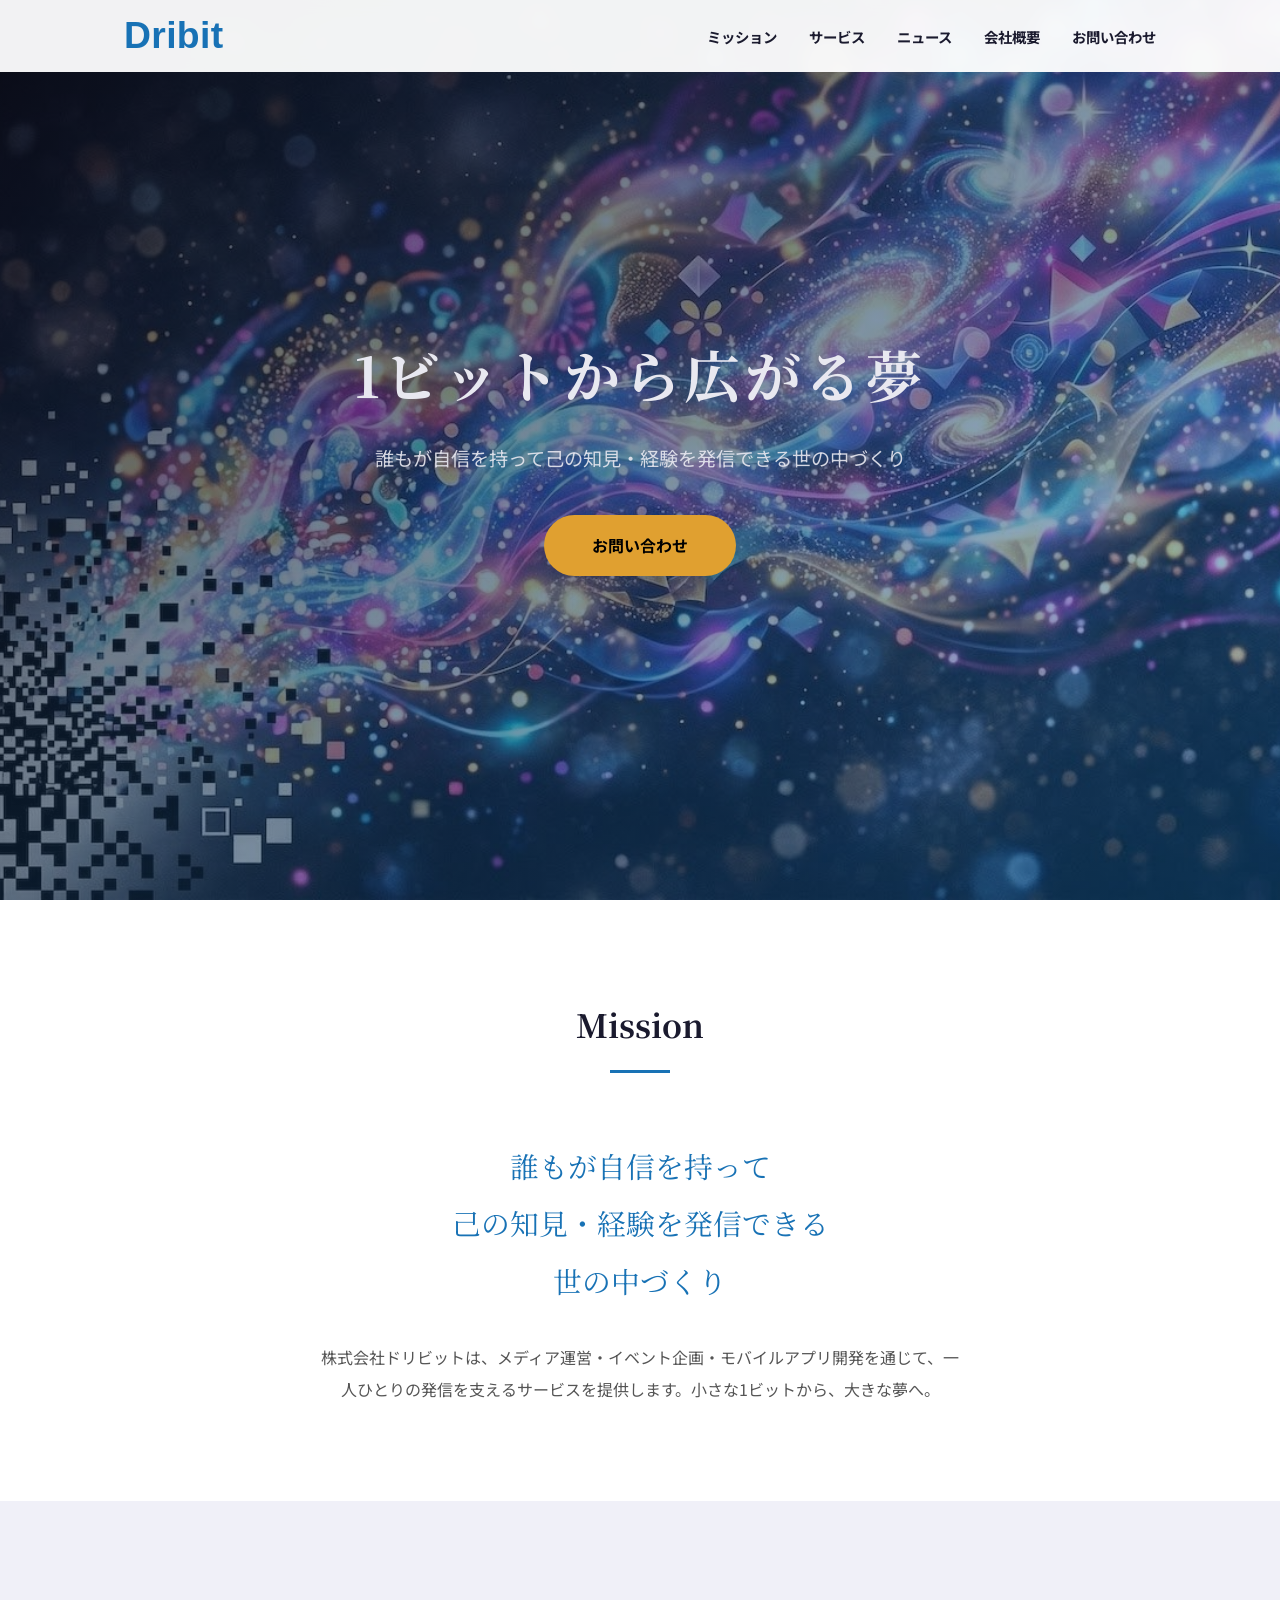
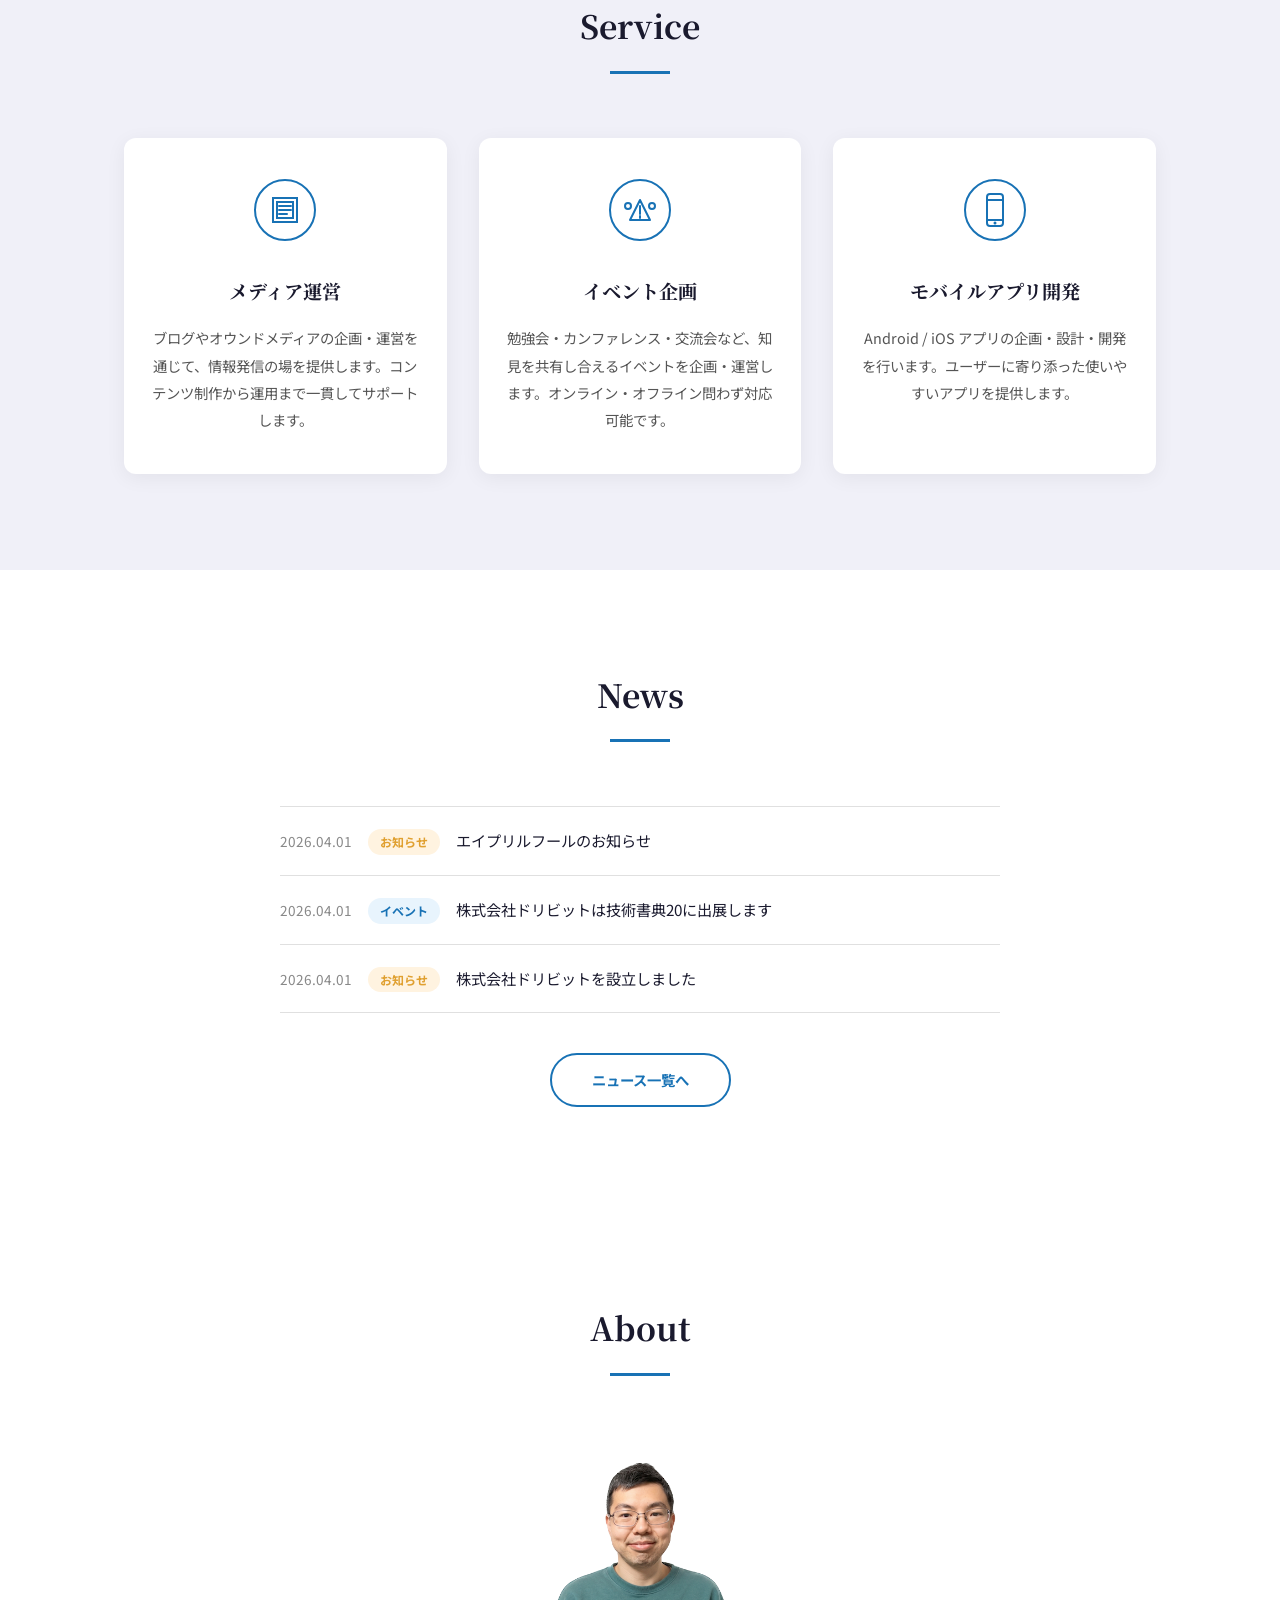
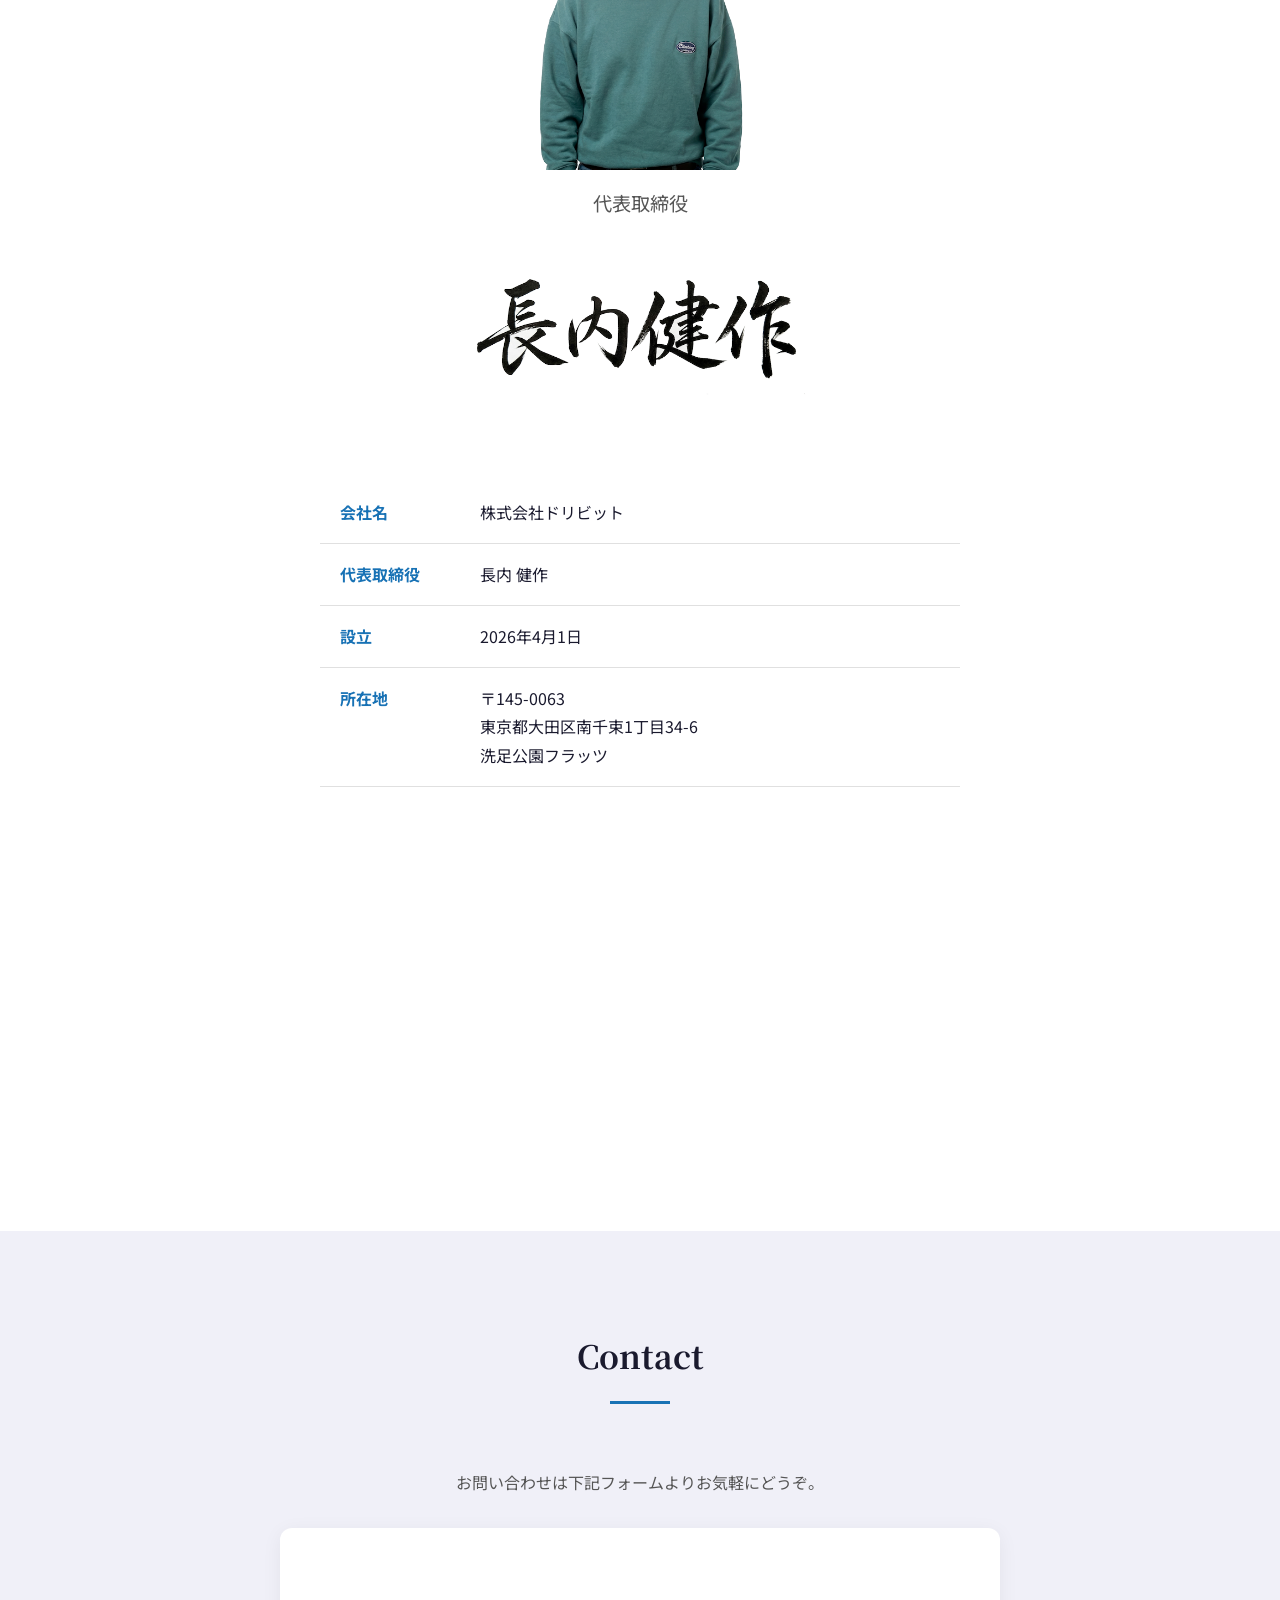
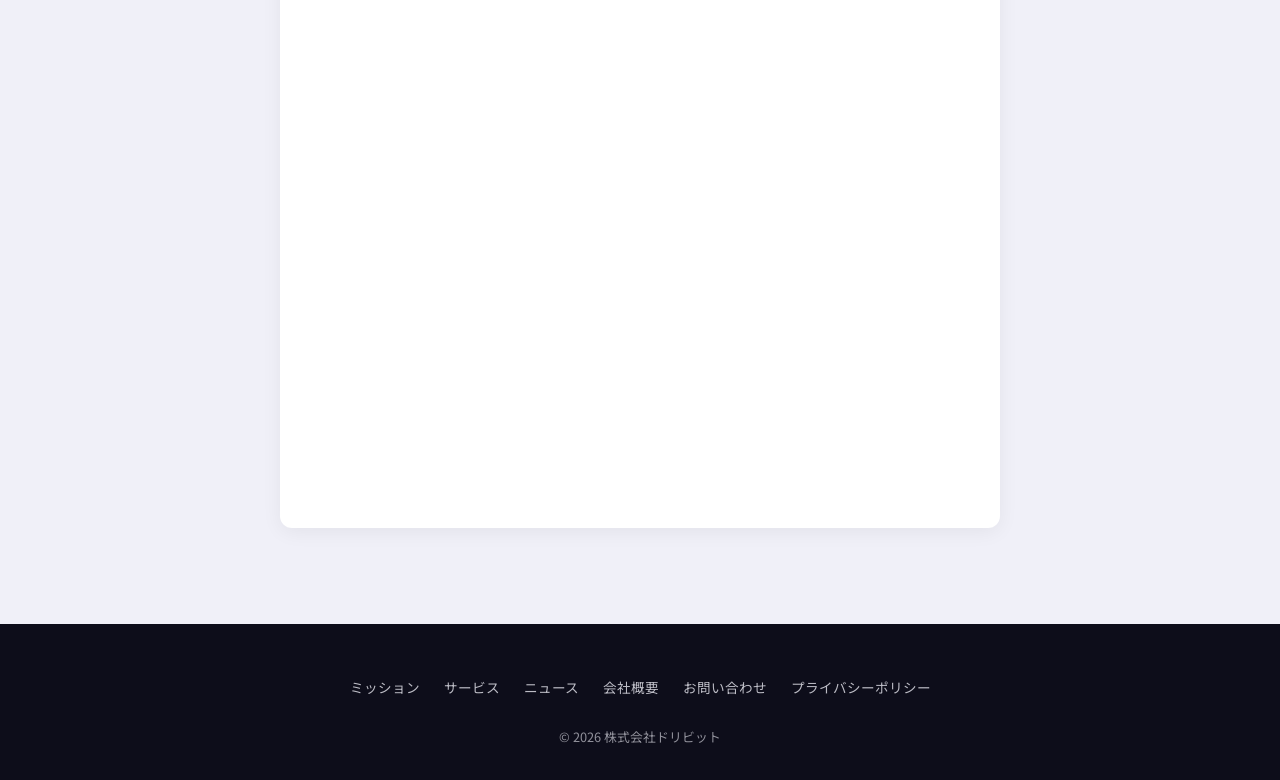
==== commit 179b36fe: "Add April Fools announcement page and news entry Co-Authored-By: Claude Opus 4.6 (1M context) <norep" ====
--- a/docs/index.html
+++ b/docs/index.html
@@ -120,6 +120,11 @@
         <ul class="news__list">
           <li class="news__item">
             <time class="news__date" datetime="2026-04-01">2026.04.01</time>
+            <span class="news__tag news__tag--info">お知らせ</span>
+            <a href="april-fools.html" class="news__link">エイプリルフールのお知らせ</a>
+          </li>
+          <li class="news__item">
+            <time class="news__date" datetime="2026-04-01">2026.04.01</time>
             <span class="news__tag news__tag--event">イベント</span>
             <a href="https://dribit.hatenablog.com/entry/2026/03/28/233750" target="_blank" rel="noopener noreferrer" class="news__link">株式会社ドリビットは技術書典20に出展します</a>
           </li>
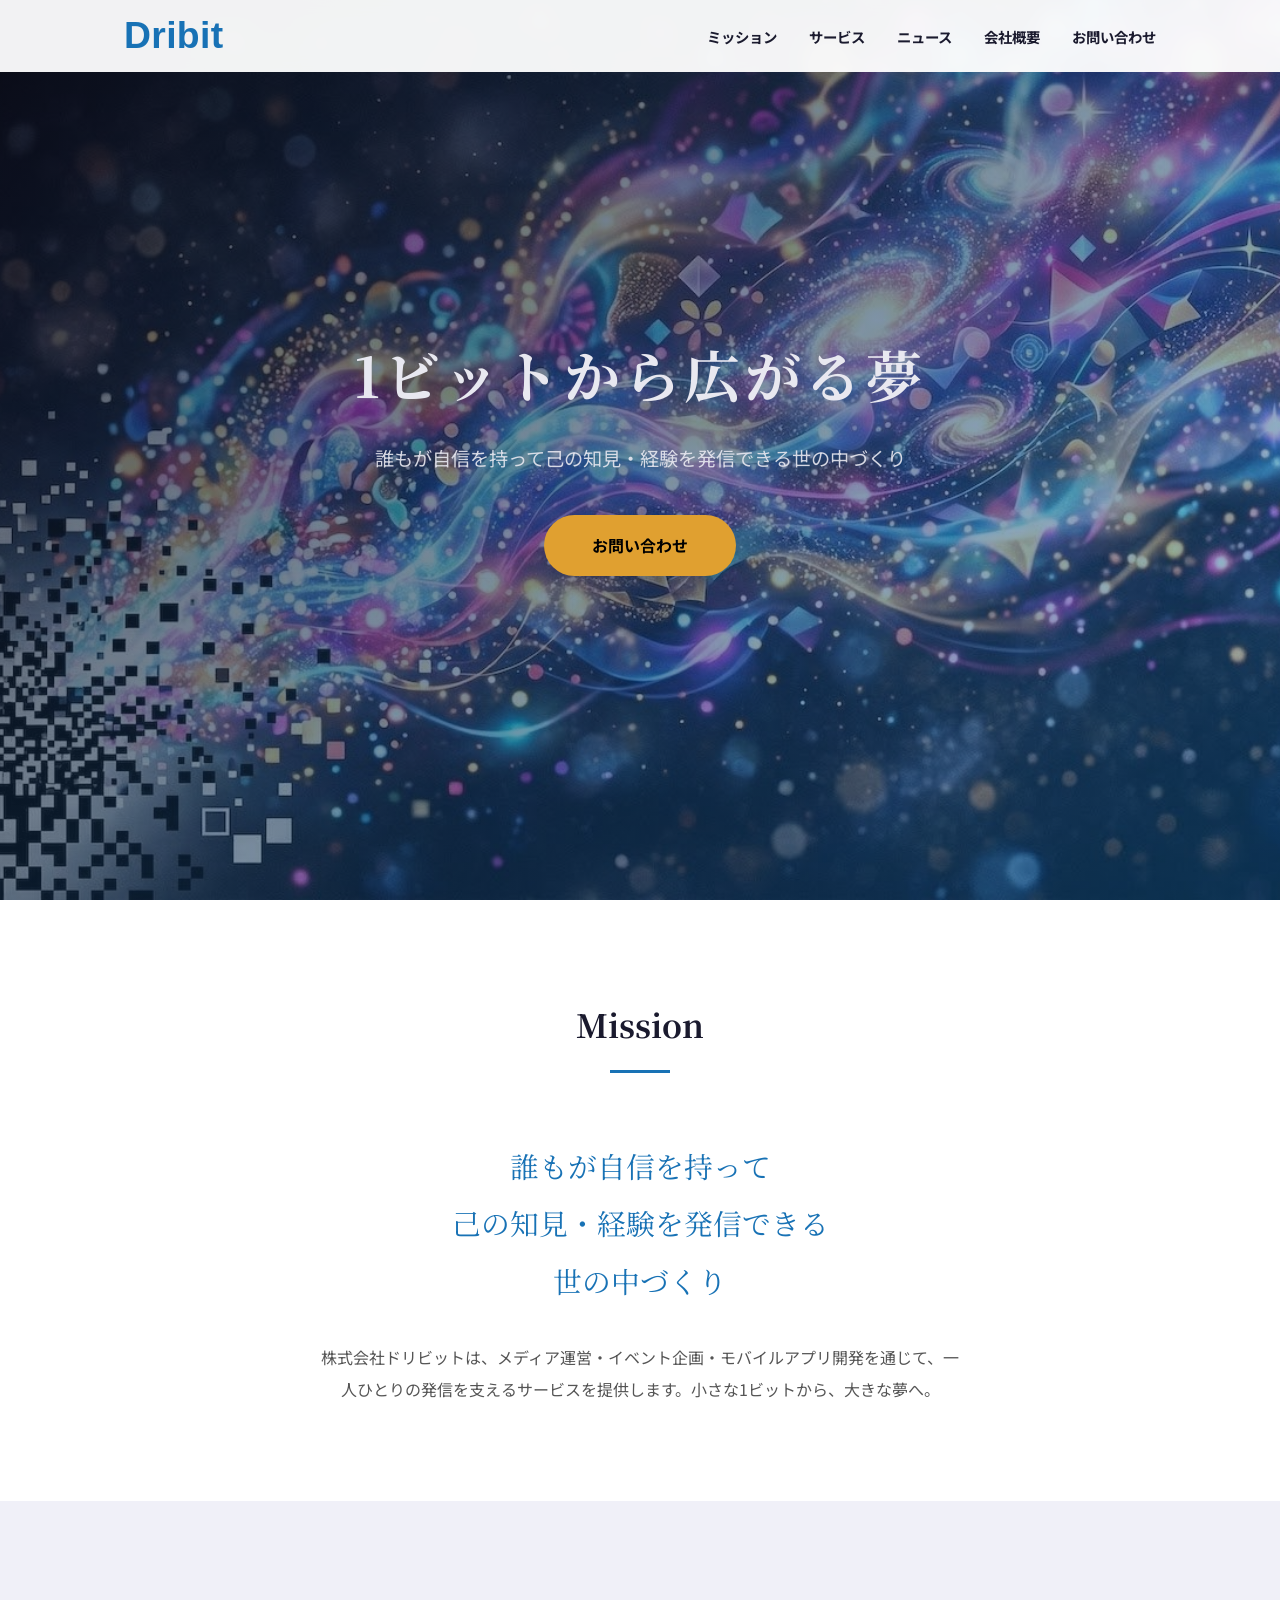
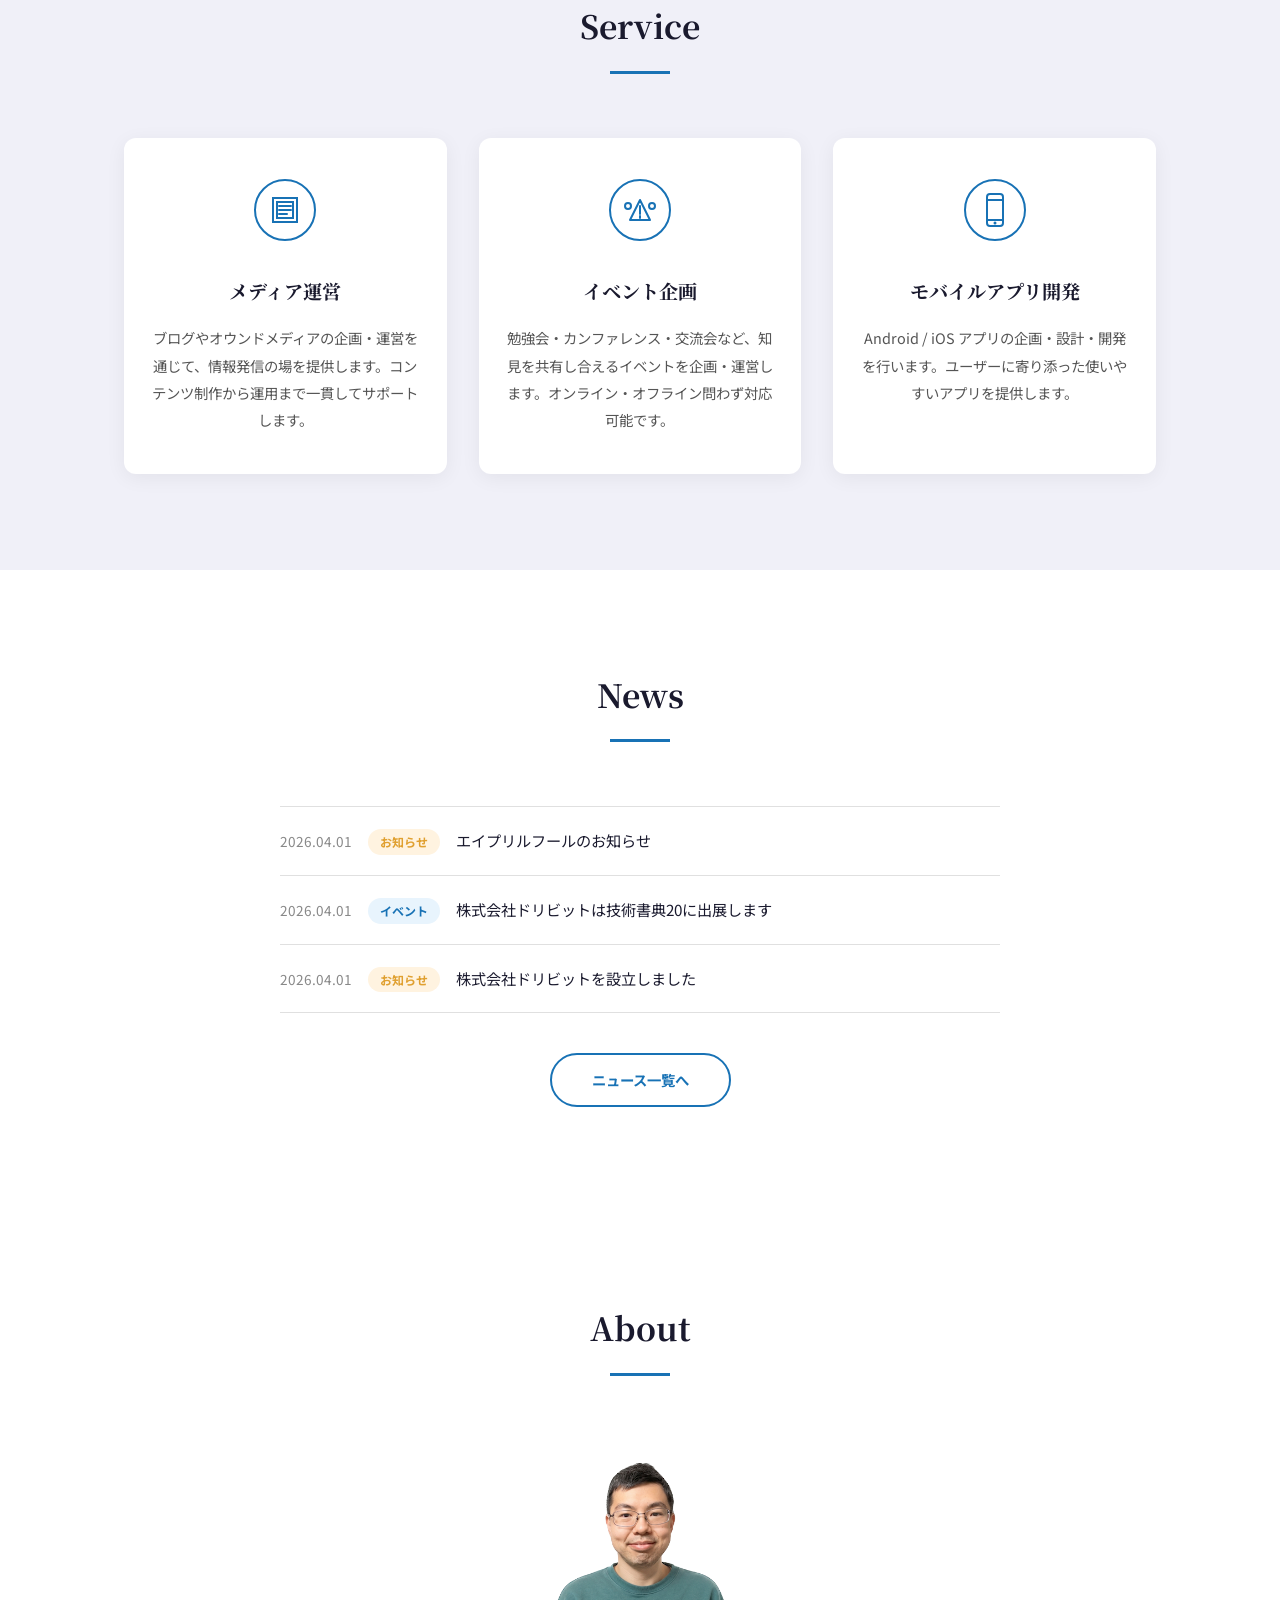
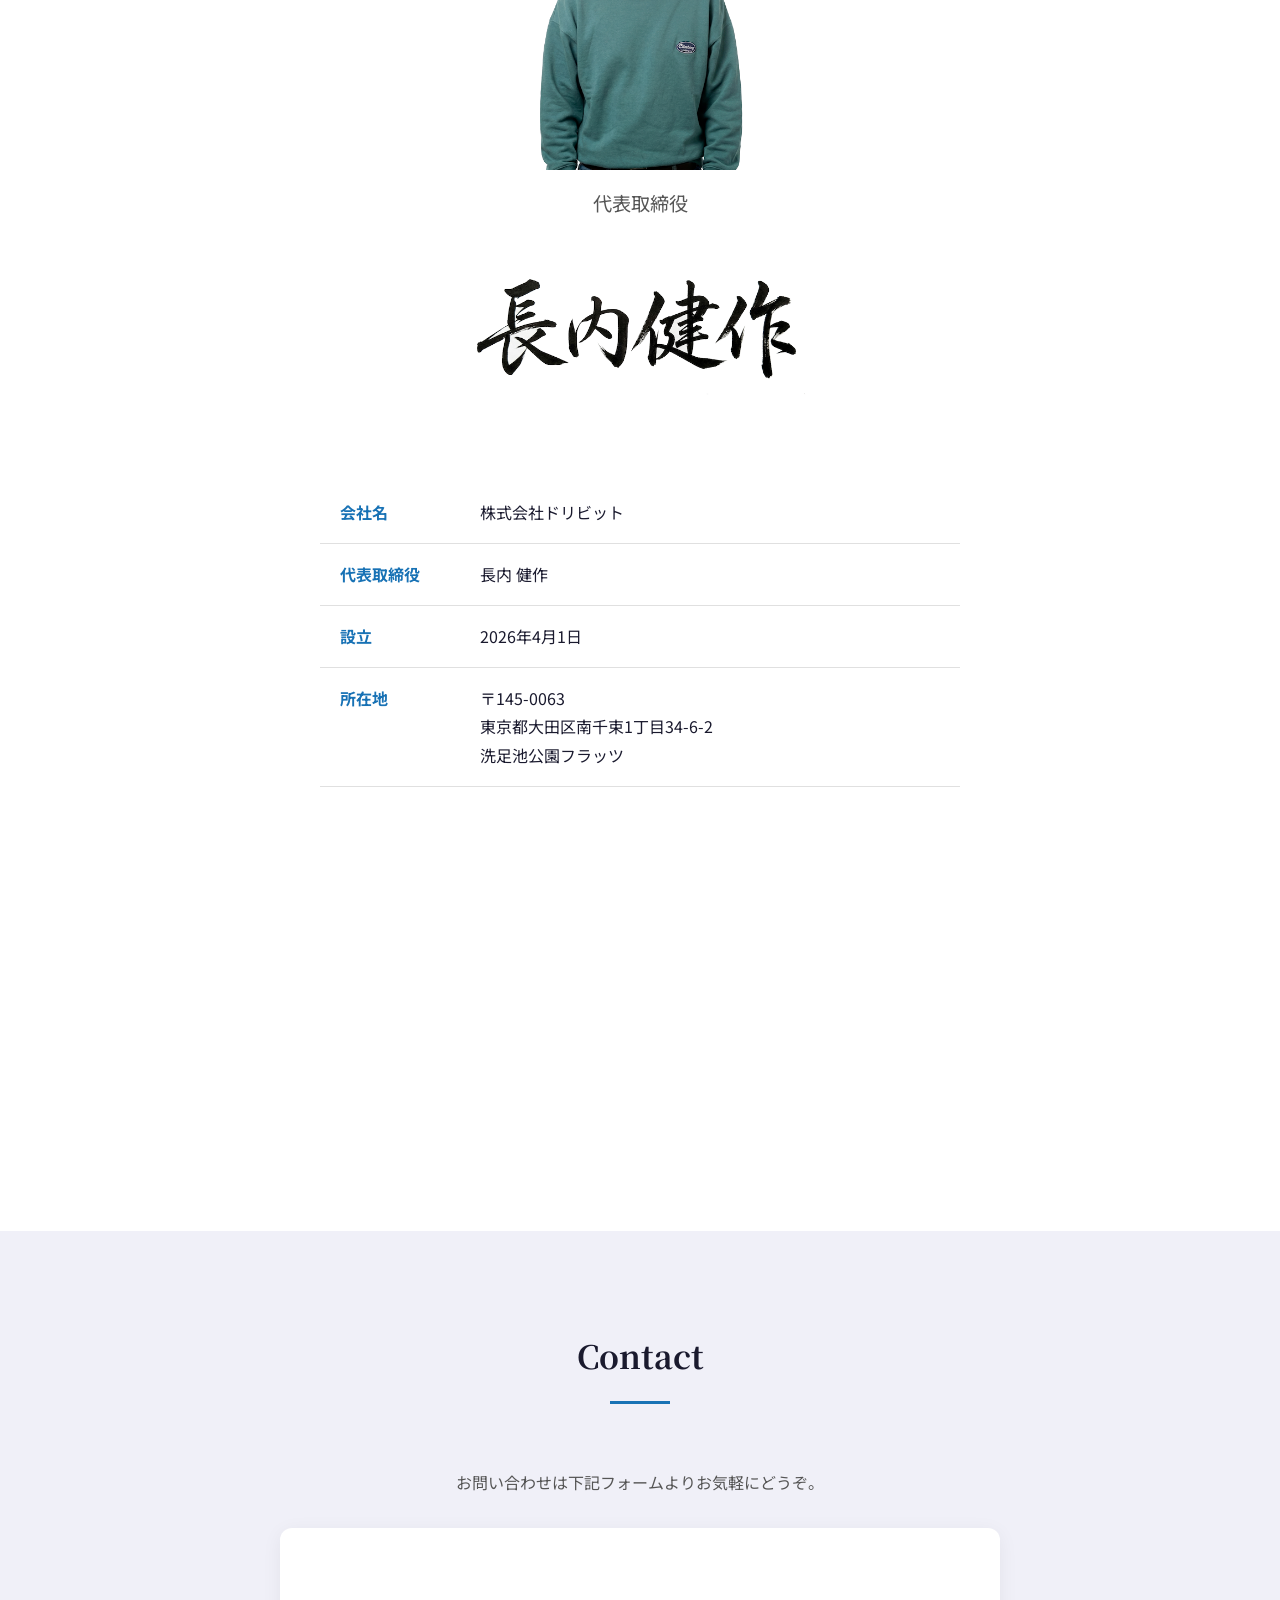
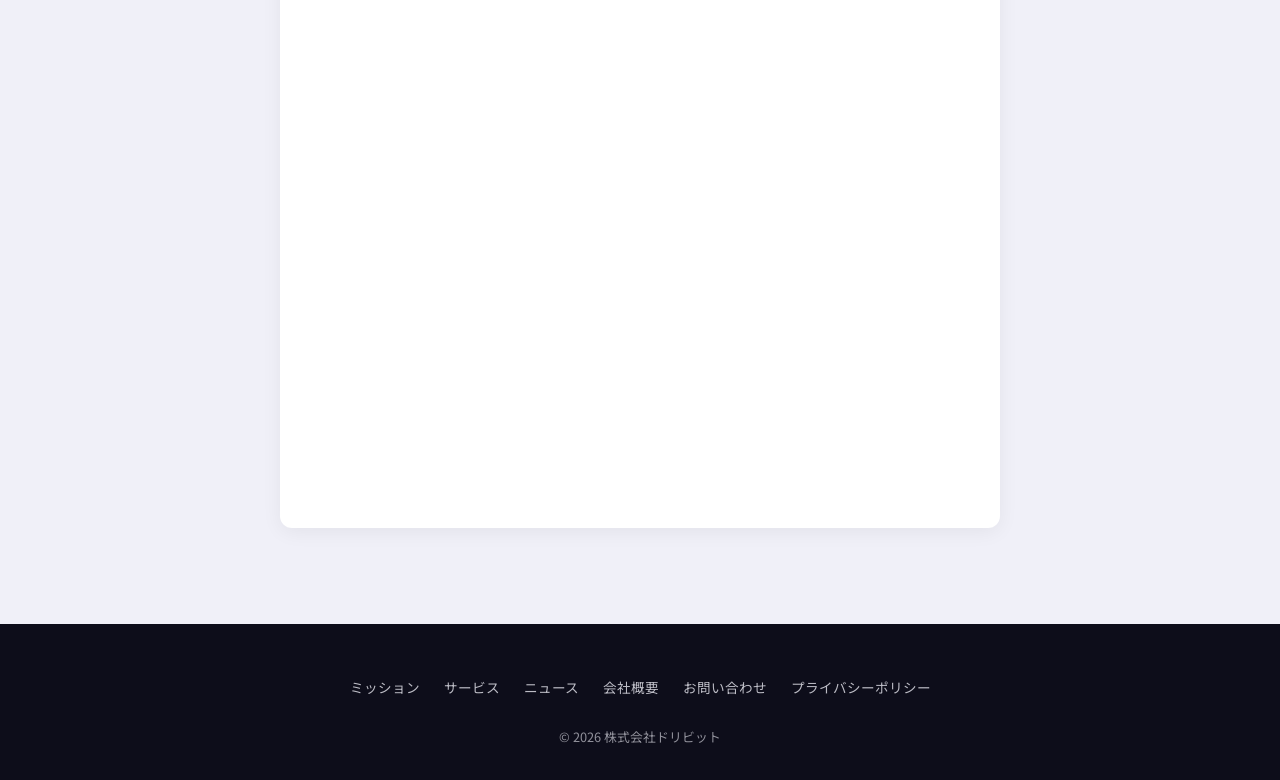
==== commit d4f16616: "住所を架空の住所に変更" ====
--- a/docs/index.html
+++ b/docs/index.html
@@ -169,7 +169,7 @@
             </tr>
             <tr>
               <th>所在地</th>
-              <td>〒145-0063<br>東京都大田区南千束1丁目34-6<br>洗足公園フラッツ</td>
+              <td>〒145-0063<br>東京都大田区南千束1丁目34-6-2<br>洗足池公園フラッツ</td>
             </tr>
           </tbody>
         </table>
